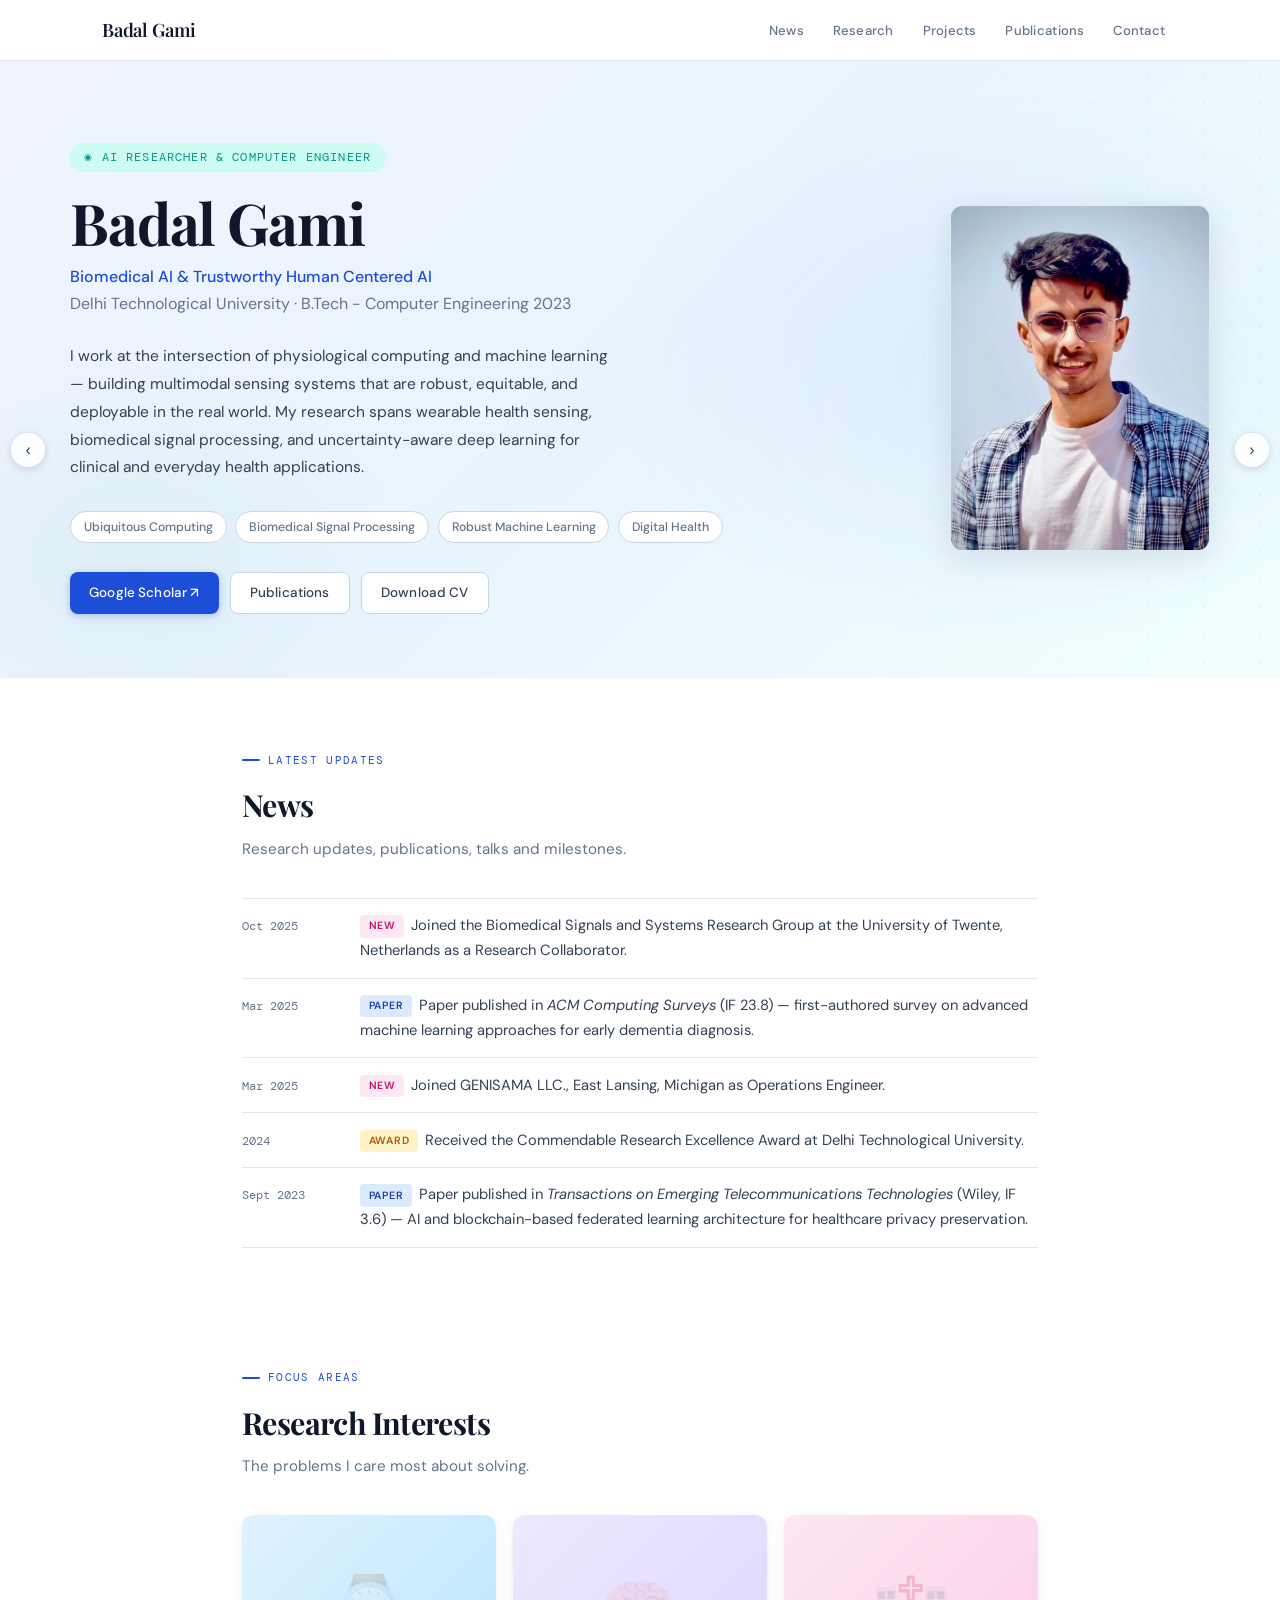
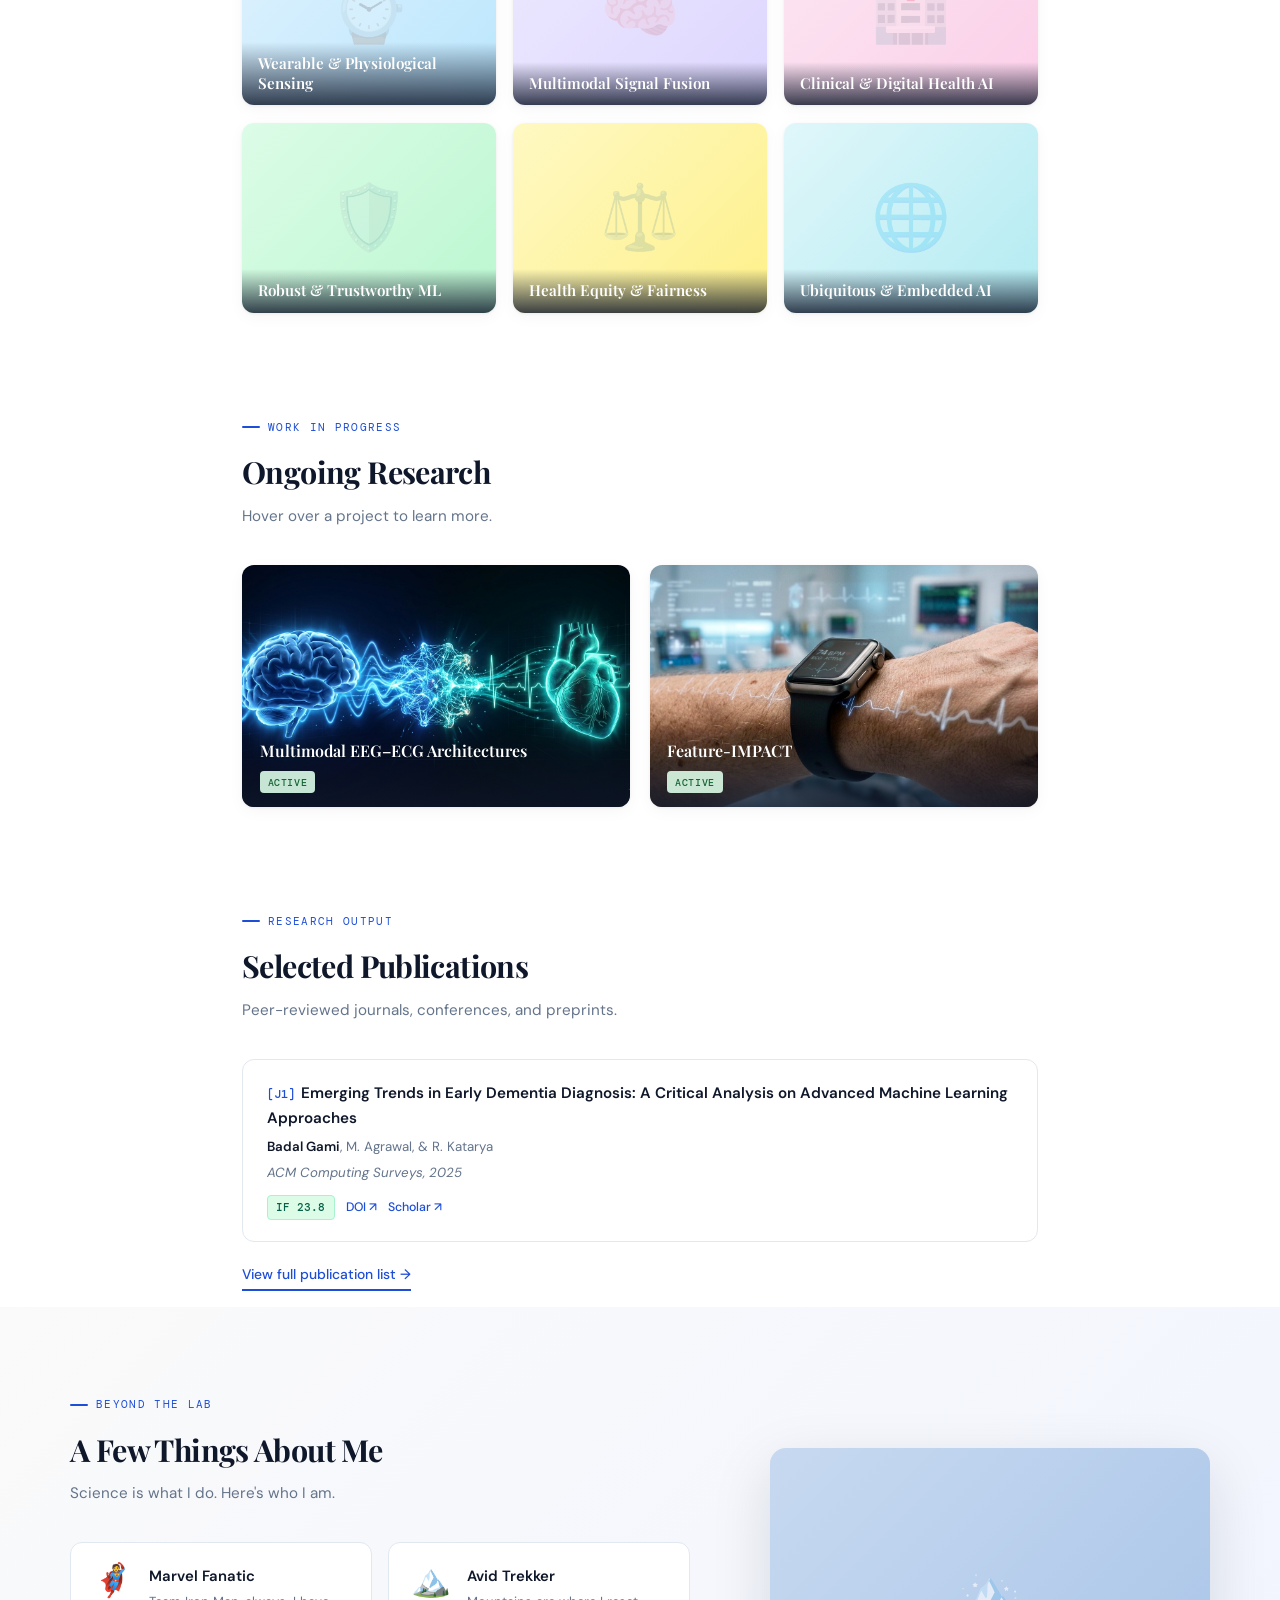
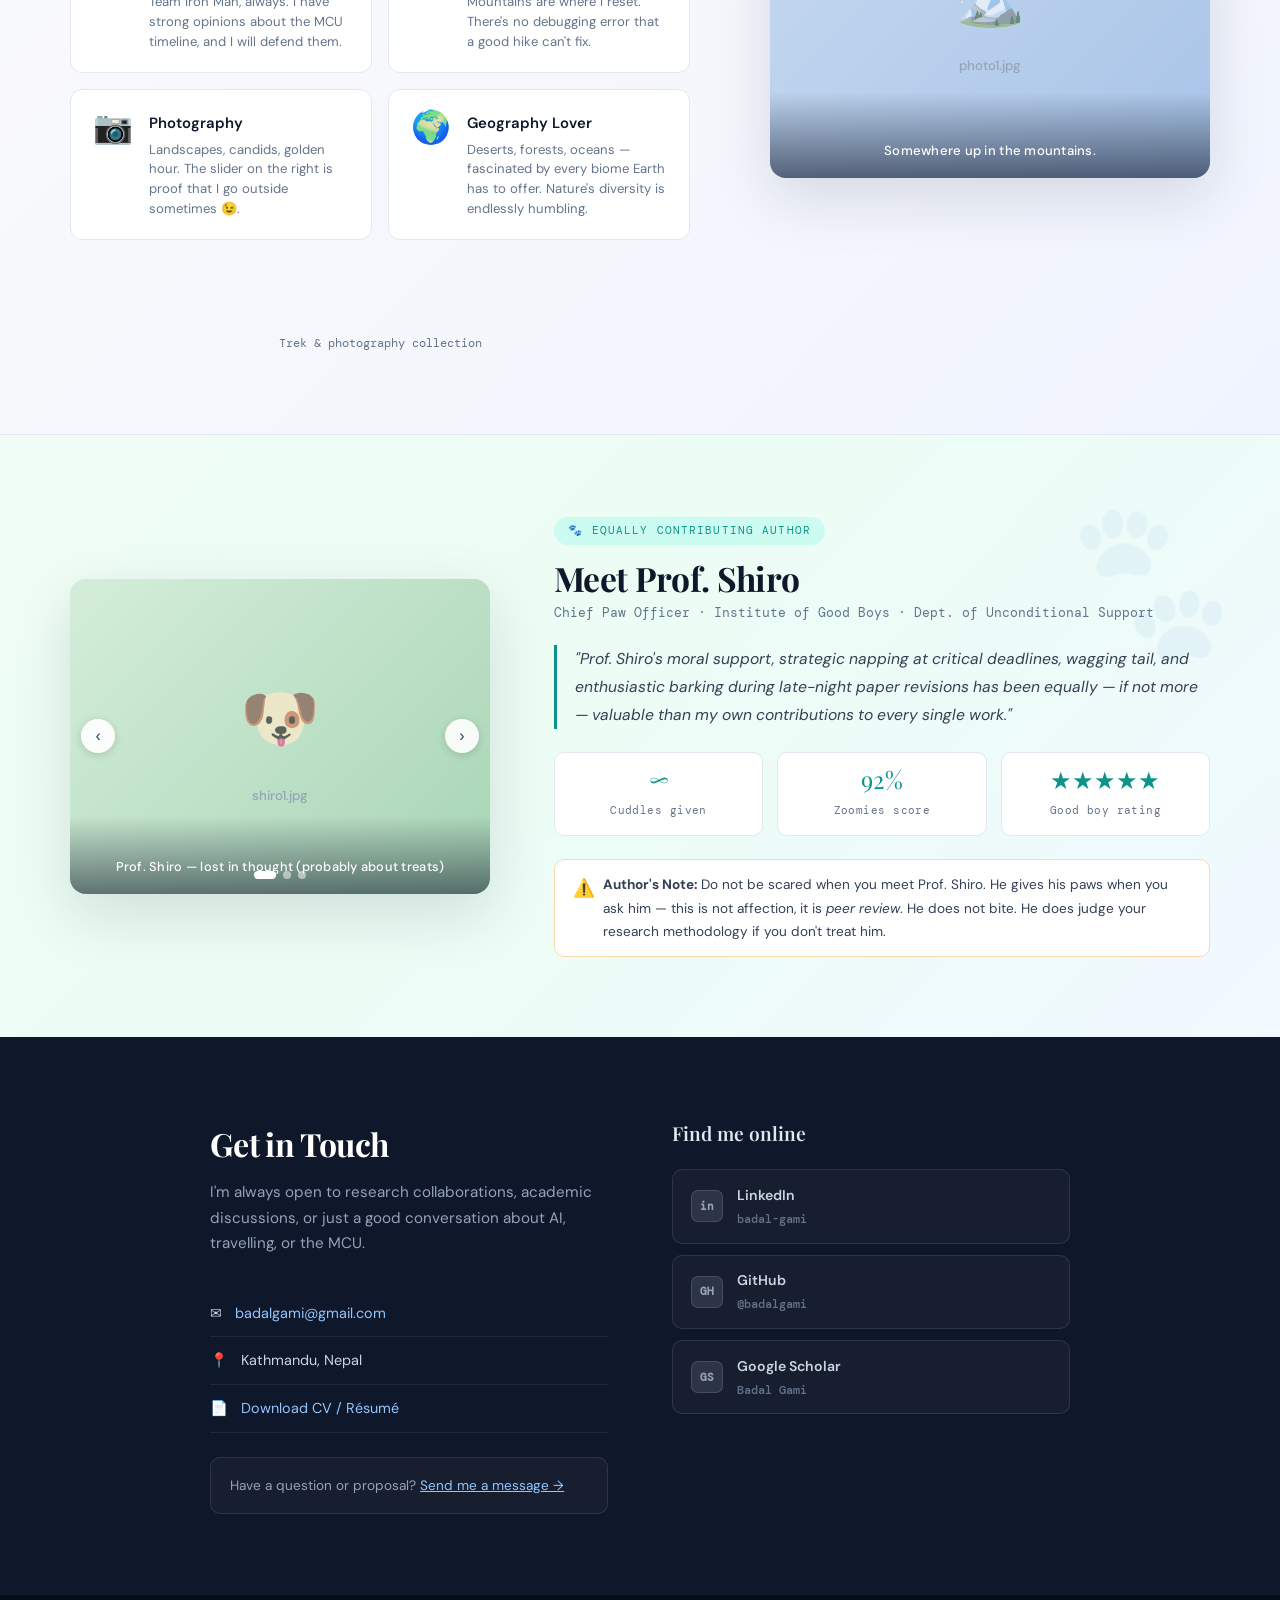
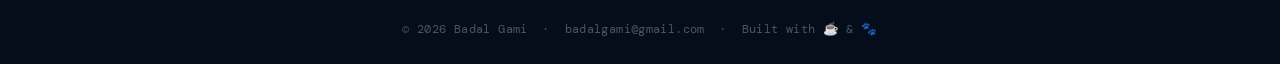
==== index.html @ 2bfe35ed "Update index.html" ====
<!DOCTYPE html>
<html lang="en">
<head>
  <meta charset="UTF-8"/>
  <meta name="viewport" content="width=device-width, initial-scale=1.0"/>
  <title>Badal Gami — AI Researcher</title>
  <link rel="preconnect" href="https://fonts.googleapis.com">
  <link href="https://fonts.googleapis.com/css2?family=Playfair+Display:ital,wght@0,400;0,600;0,700;1,400;1,600&family=DM+Sans:ital,opsz,wght@0,9..40,300;0,9..40,400;0,9..40,500;1,9..40,300;1,9..40,400&family=DM+Mono:wght@400;500&display=swap" rel="stylesheet">
  <style>
    :root {
      --bg:#ffffff; --bg2:#f7f8fc; --bg3:#eef1f8;
      --ink:#0f172a; --ink2:#334155; --ink3:#64748b;
      --accent:#1d4ed8; --accent2:#3b82f6;
      --teal:#0d9488; --teal-l:#ccfbf1;
      --border:#e2e8f0; --border2:#cbd5e1;
      --shadow:0 1px 3px rgba(15,23,42,0.06),0 4px 16px rgba(15,23,42,0.04);
      --shadow-lg:0 8px 32px rgba(15,23,42,0.10);
      --radius:12px;
    }
    *,*::before,*::after{margin:0;padding:0;box-sizing:border-box;}
    html{scroll-behavior:smooth;}
    body{background:var(--bg);color:var(--ink);font-family:'DM Sans',sans-serif;font-size:16px;line-height:1.7;-webkit-font-smoothing:antialiased;}

    /* ── NAV ── */
    header{position:sticky;top:0;z-index:200;background:rgba(255,255,255,0.88);backdrop-filter:blur(14px);-webkit-backdrop-filter:blur(14px);border-bottom:1px solid var(--border);}
    nav{max-width:1140px;margin:0 auto;display:flex;align-items:center;justify-content:space-between;padding:0 2rem;height:60px;}
    .nav-brand{font-family:'Playfair Display',serif;font-size:1.15rem;font-weight:600;color:var(--ink);text-decoration:none;letter-spacing:-0.01em;}
    .nav-links{list-style:none;display:flex;gap:0.2rem;}
    .nav-links a{color:var(--ink3);text-decoration:none;font-size:0.82rem;font-weight:500;letter-spacing:0.02em;padding:0.4rem 0.8rem;border-radius:6px;transition:all 0.18s;}
    .nav-links a:hover{color:var(--accent);background:var(--bg3);}

    /* ── HERO ── */
    .hero{background:linear-gradient(135deg,#f0f4ff 0%,#e8f4fd 50%,#f0fffe 100%);padding:5rem 2rem 4rem;position:relative;overflow:hidden;}
    .hero::before{content:'';position:absolute;inset:0;background:radial-gradient(ellipse 600px 400px at 80% 50%,rgba(29,78,216,0.07) 0%,transparent 70%),radial-gradient(ellipse 400px 300px at 10% 80%,rgba(13,148,136,0.06) 0%,transparent 70%);pointer-events:none;}
    .hero::after{content:'';position:absolute;right:0;top:0;bottom:0;width:42%;background-image:radial-gradient(circle,rgba(29,78,216,0.13) 1px,transparent 1px);background-size:28px 28px;mask-image:linear-gradient(to left,rgba(0,0,0,0.45),transparent);pointer-events:none;}
    .hero-inner{max-width:1140px;margin:0 auto;display:grid;grid-template-columns:1fr 260px;gap:4rem;align-items:center;position:relative;z-index:1;}
    .hero-eyebrow{display:inline-flex;align-items:center;gap:0.5rem;font-family:'DM Mono',monospace;font-size:0.73rem;letter-spacing:0.1em;text-transform:uppercase;color:var(--teal);background:var(--teal-l);padding:0.28rem 0.9rem;border-radius:999px;margin-bottom:1.2rem;opacity:0;animation:fadeUp 0.6s 0.1s ease forwards;}
    .hero-eyebrow::before{content:'◉';font-size:0.58rem;}
    .hero-name{font-family:'Playfair Display',serif;font-size:clamp(2.4rem,5vw,3.6rem);font-weight:700;line-height:1.1;letter-spacing:-0.02em;color:var(--ink);margin-bottom:0.5rem;opacity:0;animation:fadeUp 0.6s 0.2s ease forwards;}
    .hero-title{font-size:1rem;font-weight:400;color:var(--ink3);margin-bottom:1.6rem;opacity:0;animation:fadeUp 0.6s 0.3s ease forwards;}
    .hero-title strong{color:var(--accent);font-weight:500;}
    .hero-bio{font-size:0.97rem;color:var(--ink2);line-height:1.8;max-width:540px;margin-bottom:1.8rem;opacity:0;animation:fadeUp 0.6s 0.4s ease forwards;}
    .hero-chips{display:flex;gap:0.55rem;flex-wrap:wrap;margin-bottom:1.8rem;opacity:0;animation:fadeUp 0.6s 0.45s ease forwards;}
    .chip{font-size:0.77rem;font-weight:500;padding:0.28rem 0.8rem;border-radius:999px;border:1.5px solid var(--border2);color:var(--ink3);background:white;}
    .hero-btns{display:flex;gap:0.7rem;flex-wrap:wrap;opacity:0;animation:fadeUp 0.6s 0.55s ease forwards;}
    .btn{display:inline-flex;align-items:center;gap:0.35rem;padding:0.55rem 1.2rem;border-radius:8px;font-size:0.84rem;font-weight:500;text-decoration:none;cursor:pointer;border:none;transition:all 0.2s;letter-spacing:0.01em;}
    .btn-primary{background:var(--accent);color:white;box-shadow:0 2px 8px rgba(29,78,216,0.3);}
    .btn-primary:hover{background:#1e40af;transform:translateY(-1px);box-shadow:0 4px 16px rgba(29,78,216,0.35);}
    .btn-ghost{background:white;color:var(--ink2);border:1.5px solid var(--border2);}
    .btn-ghost:hover{border-color:var(--accent2);color:var(--accent);background:#f0f4ff;}
    .hero-photo-card{background:white;border-radius:var(--radius);box-shadow:var(--shadow-lg);border:1px solid var(--border);overflow:hidden;opacity:0;animation:fadeLeft 0.7s 0.3s ease forwards;}
    .hero-photo-wrap{width:100%;aspect-ratio:3/4;overflow:hidden;background:var(--bg3);display:flex;align-items:center;justify-content:center;}
    .hero-photo{width:100%;height:100%;object-fit:cover;display:block;}
    .hero-photo-placeholder{display:flex;flex-direction:column;align-items:center;gap:0.5rem;color:var(--ink3);font-size:0.78rem;}
    .hero-photo-placeholder .av{font-size:3.5rem;opacity:0.2;}

    /* ── SECTIONS ── */
    .section-label{display:inline-flex;align-items:center;gap:0.5rem;font-family:'DM Mono',monospace;font-size:0.7rem;letter-spacing:0.12em;text-transform:uppercase;color:var(--accent);margin-bottom:0.6rem;}
    .section-label::before{content:'';display:inline-block;width:18px;height:2px;background:var(--accent);border-radius:2px;}
    .section-title{font-family:'Playfair Display',serif;font-size:1.9rem;font-weight:700;color:var(--ink);letter-spacing:-0.02em;margin-bottom:0.35rem;}
    .section-sub{font-size:0.95rem;color:var(--ink3);margin-bottom:2.2rem;}
    .main-wrap{max-width:860px;margin:0 auto;padding:0 2rem;}

    /* ── REVEAL ── */
    .reveal{opacity:0;transform:translateY(26px);transition:opacity 0.6s ease,transform 0.6s ease;}
    .reveal.visible{opacity:1;transform:none;}
    .reveal-d1{transition-delay:0.1s;}
    .reveal-d2{transition-delay:0.2s;}
    .reveal-d3{transition-delay:0.3s;}
    .reveal-d4{transition-delay:0.4s;}

    /* ── NEWS ── */
    .news-list{display:flex;flex-direction:column;}
    .news-item{display:grid;grid-template-columns:96px 1fr;gap:1.4rem;padding:0.9rem 0;border-bottom:1px solid var(--border);align-items:baseline;}
    .news-item:first-child{border-top:1px solid var(--border);}
    .news-date{font-family:'DM Mono',monospace;font-size:0.74rem;color:var(--ink3);white-space:nowrap;padding-top:0.1rem;}
    .news-body{font-size:0.92rem;color:var(--ink2);}
    .badge{display:inline-block;font-size:0.66rem;font-weight:600;letter-spacing:0.07em;text-transform:uppercase;padding:0.14rem 0.52rem;border-radius:4px;margin-right:0.45rem;vertical-align:middle;}
    .badge-paper{background:#dbeafe;color:#1e40af;}
    .badge-talk{background:#ede9fe;color:#6d28d9;}
    .badge-award{background:#fef3c7;color:#b45309;}
    .badge-new{background:#fce7f3;color:#be185d;}
    .badge-grad{background:#dcfce7;color:#166534;}

    /* ── INTERESTS — image + hover-blur overlay ── */
    .interests-grid{display:grid;grid-template-columns:repeat(3,1fr);gap:1.1rem;}
    .interest-card{border-radius:var(--radius);overflow:hidden;position:relative;aspect-ratio:4/3;box-shadow:var(--shadow);transition:box-shadow 0.25s,transform 0.25s;cursor:default;}
    .interest-card:hover{box-shadow:var(--shadow-lg);transform:translateY(-3px);}
    .ic-img{position:absolute;inset:0;transition:filter 0.4s ease;display:flex;align-items:center;justify-content:center;overflow:hidden;}
    .ic-img img{width:100%;height:100%;object-fit:cover;display:block;}
    .ic-img-placeholder{width:100%;height:100%;display:flex;align-items:center;justify-content:center;}
    .ic-icon-bg{font-size:4rem;opacity:0.18;}
    .ic-title-bar{position:absolute;bottom:0;left:0;right:0;padding:0.75rem 1rem;background:linear-gradient(transparent,rgba(15,23,42,0.82));transition:opacity 0.35s ease;z-index:2;}
    .ic-title-bar h4{font-family:'Playfair Display',serif;font-size:0.95rem;font-weight:600;color:white;line-height:1.3;}
    .ic-overlay{position:absolute;inset:0;background:rgba(15,23,42,0.86);display:flex;flex-direction:column;justify-content:center;padding:1.2rem 1.3rem;opacity:0;transition:opacity 0.35s ease;z-index:3;}
    .ic-overlay h4{font-family:'Playfair Display',serif;font-size:0.97rem;font-weight:600;color:white;margin-bottom:0.5rem;line-height:1.3;}
    .ic-overlay p{font-size:0.8rem;color:#cbd5e1;line-height:1.6;}
    .interest-card:hover .ic-img{filter:blur(3px) brightness(0.5);}
    .interest-card:hover .ic-title-bar{opacity:0;}
    .interest-card:hover .ic-overlay{opacity:1;}

    /* ── PROJECTS — image + hover-blur overlay ── */
    .projects-grid{display:grid;grid-template-columns:1fr 1fr;gap:1.2rem;}
    .project-card{border-radius:var(--radius);overflow:hidden;position:relative;aspect-ratio:16/10;box-shadow:var(--shadow);transition:box-shadow 0.25s,transform 0.25s;cursor:pointer;}
    .project-card:hover{box-shadow:var(--shadow-lg);transform:translateY(-3px);}
    .pc-img{position:absolute;inset:0;background:var(--bg3);transition:filter 0.4s ease;display:flex;align-items:center;justify-content:center;overflow:hidden;}
    .pc-img img{width:100%;height:100%;object-fit:cover;display:block;}
    .pc-img-placeholder{width:100%;height:100%;display:flex;flex-direction:column;align-items:center;justify-content:center;gap:0.6rem;font-size:0.78rem;color:#94a3b8;}
    .pc-img-placeholder .pc-pi{font-size:3rem;opacity:0.35;}
    .pc-title-bar{position:absolute;bottom:0;left:0;right:0;padding:0.85rem 1.1rem;background:linear-gradient(transparent,rgba(15,23,42,0.80));transition:opacity 0.35s ease;z-index:2;}
    .pc-title-bar h3{font-family:'Playfair Display',serif;font-size:1rem;font-weight:600;color:white;line-height:1.3;margin-bottom:0.3rem;}
    .pc-status{font-family:'DM Mono',monospace;font-size:0.63rem;font-weight:500;letter-spacing:0.06em;text-transform:uppercase;padding:0.15rem 0.5rem;border-radius:4px;display:inline-block;}
    .status-active{background:rgba(220,252,231,0.9);color:#166534;}
    .status-collab{background:rgba(254,243,199,0.9);color:#b45309;}
    .pc-overlay{position:absolute;inset:0;background:rgba(15,23,42,0.84);display:flex;flex-direction:column;justify-content:center;padding:1.4rem 1.5rem;opacity:0;transition:opacity 0.35s ease;z-index:3;}
    .pc-overlay h3{font-family:'Playfair Display',serif;font-size:1.02rem;font-weight:600;color:white;line-height:1.3;margin-bottom:0.6rem;}
    .pc-overlay p{font-size:0.83rem;color:#cbd5e1;line-height:1.6;margin-bottom:0.7rem;}
    .project-tags{display:flex;flex-wrap:wrap;gap:0.35rem;}
    .tag{font-family:'DM Mono',monospace;font-size:0.68rem;padding:0.13rem 0.5rem;background:rgba(255,255,255,0.1);border:1px solid rgba(255,255,255,0.2);border-radius:4px;color:#cbd5e1;}
    .project-card:hover .pc-img{filter:blur(3px) brightness(0.55);}
    .project-card:hover .pc-title-bar{opacity:0;}
    .project-card:hover .pc-overlay{opacity:1;}

    /* ── PUBLICATIONS PREVIEW ── */
    .pub-preview{background:white;border:1px solid var(--border);border-radius:var(--radius);padding:1.3rem 1.5rem;margin-bottom:0.9rem;transition:box-shadow 0.2s;}
    .pub-preview:hover{box-shadow:var(--shadow-lg);}
    .pub-label{font-family:'DM Mono',monospace;font-weight:500;font-size:0.76rem;color:var(--accent);margin-right:0.4rem;}
    .pub-title-text{font-weight:600;font-size:0.95rem;color:var(--ink);margin-bottom:0.22rem;}
    .pub-authors{font-size:0.83rem;color:var(--ink3);margin-bottom:0.25rem;}
    .pub-authors strong{color:var(--ink);font-weight:600;}
    .pub-venue{font-size:0.83rem;font-style:italic;color:var(--ink3);}
    .pub-meta-row{display:flex;align-items:center;gap:0.7rem;margin-top:0.65rem;flex-wrap:wrap;}
    .if-badge{font-family:'DM Mono',monospace;font-size:0.7rem;padding:0.13rem 0.52rem;border-radius:4px;background:#dcfce7;border:1px solid #a7f3d0;color:#065f46;font-weight:500;}
    .pub-link{font-size:0.77rem;font-weight:500;color:var(--accent);text-decoration:none;}
    .pub-link:hover{text-decoration:underline;}
    .pub-all-link{display:inline-flex;align-items:center;gap:0.5rem;font-size:0.87rem;font-weight:500;color:var(--accent);text-decoration:none;margin-top:0.4rem;padding-bottom:2px;border-bottom:2px solid var(--accent);transition:gap 0.2s;}
    .pub-all-link:hover{gap:0.8rem;}

    /* ── BEYOND THE LAB ── */
    .beyond-section{padding:5rem 2rem;background:linear-gradient(135deg,#fafafa 0%,#f0f4ff 100%);}
    .beyond-inner{max-width:1140px;margin:0 auto;display:grid;grid-template-columns:1fr 440px;gap:5rem;align-items:center;}
    .funfacts-grid{display:grid;grid-template-columns:1fr 1fr;gap:1rem;margin-top:1.8rem;}
    .funfact-card{background:white;border:1px solid var(--border);border-radius:var(--radius);padding:1.3rem 1.4rem;display:flex;align-items:flex-start;gap:1rem;transition:box-shadow 0.2s,transform 0.2s;}
    .funfact-card:hover{box-shadow:var(--shadow-lg);transform:translateY(-2px);}
    .funfact-icon{font-size:2rem;line-height:1;flex-shrink:0;}
    .funfact-card h4{font-size:0.93rem;font-weight:600;color:var(--ink);margin-bottom:0.2rem;}
    .funfact-card p{font-size:0.82rem;color:var(--ink3);line-height:1.5;}

    /* ── PERSONAL PHOTO SLIDER ── */
    .personal-slider-wrap{border-radius:16px;overflow:hidden;box-shadow:0 20px 60px rgba(15,23,42,0.13);position:relative;aspect-ratio:4/3;background:#e2e8f0;}
    .personal-slides{display:flex;height:100%;transition:transform 0.55s cubic-bezier(0.4,0,0.2,1);}
    .personal-slide{min-width:100%;height:100%;display:flex;align-items:center;justify-content:center;position:relative;overflow:hidden;}
    .personal-slide img{width:100%;height:100%;object-fit:cover;display:block;}
    .personal-slide::after{content:attr(data-caption);position:absolute;bottom:0;left:0;right:0;padding:3rem 1.2rem 1rem;background:linear-gradient(transparent,rgba(15,23,42,0.6));color:white;font-size:0.82rem;font-weight:500;text-align:center;letter-spacing:0.02em;pointer-events:none;}
    .p-slide-placeholder{width:100%;height:100%;display:flex;flex-direction:column;align-items:center;justify-content:center;gap:0.7rem;color:#94a3b8;font-size:0.83rem;font-weight:500;}
    .p-slide-placeholder .pico{font-size:3.5rem;opacity:0.6;}
    .p-slider-dots{position:absolute;bottom:0.9rem;left:0;right:0;display:flex;justify-content:center;gap:0.45rem;z-index:10;}
    .p-dot{width:8px;height:8px;border-radius:999px;background:rgba(255,255,255,0.5);cursor:pointer;transition:all 0.25s;border:none;padding:0;outline:none;}
    .p-dot.active{background:white;width:22px;}
    .p-slider-btn{position:absolute;top:50%;transform:translateY(-50%);width:34px;height:34px;border-radius:50%;background:rgba(255,255,255,0.9);border:none;cursor:pointer;z-index:10;display:flex;align-items:center;justify-content:center;font-size:1rem;color:var(--ink2);box-shadow:0 2px 8px rgba(0,0,0,0.15);transition:all 0.2s;backdrop-filter:blur(4px);}
    .p-slider-btn:hover{background:white;transform:translateY(-50%) scale(1.08);}
    .p-slider-btn.prev{left:0.7rem;}
    .p-slider-btn.next{right:0.7rem;}

    /* ── SHIRO ── */
    .shiro-section{background:linear-gradient(135deg,#f0fdf4 0%,#ecfdf5 45%,#f0f9ff 100%);padding:5rem 2rem;border-top:1px solid var(--border);position:relative;overflow:hidden;cursor:none;}
    .shiro-section::before{content:'🐾';position:absolute;right:2.5rem;top:1.5rem;font-size:9rem;opacity:0.05;transform:rotate(12deg);pointer-events:none;}
    .shiro-inner{max-width:1140px;margin:0 auto;display:grid;grid-template-columns:420px 1fr;gap:4rem;align-items:center;}
    .slider-wrap{border-radius:16px;overflow:hidden;box-shadow:0 20px 60px rgba(15,23,42,0.13);position:relative;aspect-ratio:4/3;background:#e2e8f0;}
    .slides{display:flex;height:100%;transition:transform 0.55s cubic-bezier(0.4,0,0.2,1);}
    .slide{min-width:100%;height:100%;display:flex;align-items:center;justify-content:center;position:relative;overflow:hidden;}
    .slide img{width:100%;height:100%;object-fit:cover;display:block;}
    .slide::after{content:attr(data-caption);position:absolute;bottom:0;left:0;right:0;padding:2.5rem 1.2rem 1rem;background:linear-gradient(transparent,rgba(15,23,42,0.55));color:white;font-size:0.8rem;font-weight:500;text-align:center;letter-spacing:0.02em;pointer-events:none;}
    .slide-placeholder{width:100%;height:100%;display:flex;flex-direction:column;align-items:center;justify-content:center;gap:0.7rem;color:#94a3b8;font-size:0.83rem;font-weight:500;}
    .slide-placeholder .paw{font-size:4rem;opacity:0.7;}
    .slider-dots{position:absolute;bottom:0.9rem;left:0;right:0;display:flex;justify-content:center;gap:0.45rem;z-index:10;}
    .dot{width:8px;height:8px;border-radius:999px;background:rgba(255,255,255,0.5);cursor:pointer;transition:all 0.25s;border:none;padding:0;outline:none;}
    .dot.active{background:white;width:22px;}
    .slider-btn{position:absolute;top:50%;transform:translateY(-50%);width:34px;height:34px;border-radius:50%;background:rgba(255,255,255,0.9);border:none;cursor:pointer;z-index:10;display:flex;align-items:center;justify-content:center;font-size:1rem;color:var(--ink2);box-shadow:0 2px 8px rgba(0,0,0,0.15);transition:all 0.2s;backdrop-filter:blur(4px);}
    .slider-btn:hover{background:white;transform:translateY(-50%) scale(1.08);}
    .slider-btn.prev{left:0.7rem;}
    .slider-btn.next{right:0.7rem;}
    .shiro-eyebrow{display:inline-flex;align-items:center;gap:0.5rem;font-family:'DM Mono',monospace;font-size:0.7rem;letter-spacing:0.1em;text-transform:uppercase;color:var(--teal);background:var(--teal-l);padding:0.28rem 0.9rem;border-radius:999px;margin-bottom:0.9rem;}
    .shiro-name{font-family:'Playfair Display',serif;font-size:2.1rem;font-weight:700;color:var(--ink);letter-spacing:-0.02em;margin-bottom:0.25rem;line-height:1.15;}
    .shiro-role{font-size:0.82rem;color:var(--ink3);font-family:'DM Mono',monospace;margin-bottom:1.3rem;}
    .shiro-quote{font-size:0.98rem;color:var(--ink2);line-height:1.8;margin-bottom:1.4rem;font-style:italic;border-left:3px solid var(--teal);padding-left:1.1rem;}
    .shiro-stats{display:grid;grid-template-columns:repeat(3,1fr);gap:0.9rem;margin-bottom:1.4rem;}
    .shiro-stat{background:white;border:1px solid var(--border);border-radius:10px;padding:0.85rem 0.9rem;text-align:center;}
    .shiro-stat .num{display:block;font-family:'Playfair Display',serif;font-size:1.5rem;color:var(--teal);line-height:1.1;margin-bottom:0.12rem;}
    .shiro-stat .lbl{font-size:0.69rem;color:var(--ink3);font-family:'DM Mono',monospace;letter-spacing:0.04em;}
    .shiro-warning{background:white;border:1px solid #fed7aa;border-radius:10px;padding:0.85rem 1.1rem;font-size:0.85rem;color:var(--ink2);display:flex;align-items:flex-start;gap:0.55rem;}

    /* ── PAW CURSOR ── */
    #paw-cursor{pointer-events:none;position:fixed;top:0;left:0;z-index:9999;width:48px;height:48px;opacity:0;transition:opacity 0.25s ease;will-change:transform;}
    #paw-cursor.visible{opacity:1;}
    #paw-cursor svg{width:100%;height:100%;filter:drop-shadow(0 2px 6px rgba(15,23,42,0.2));animation:pawBounce 1s ease-in-out infinite;transform-origin:center;}
    #paw-cursor.moving svg{animation:pawWag 0.3s ease-in-out infinite;}
    @keyframes pawBounce{0%,100%{transform:rotate(-8deg) scale(1);}50%{transform:rotate(8deg) scale(1.1);}}
    @keyframes pawWag{0%,100%{transform:rotate(-18deg) scale(1.12);}50%{transform:rotate(18deg) scale(0.94);}}

    /* ── CONTACT ── */
    .contact-section{background:var(--ink);color:white;padding:5rem 2rem;}
    .contact-inner{max-width:860px;margin:0 auto;display:grid;grid-template-columns:1fr 1fr;gap:4rem;align-items:start;}
    .contact-left h2{font-family:'Playfair Display',serif;font-size:2rem;font-weight:700;margin-bottom:0.5rem;letter-spacing:-0.02em;}
    .contact-left p{color:#94a3b8;font-size:0.95rem;line-height:1.7;margin-bottom:2rem;}
    .contact-item{display:flex;align-items:center;gap:0.8rem;padding:0.7rem 0;border-bottom:1px solid rgba(255,255,255,0.08);font-size:0.9rem;color:#cbd5e1;}
    .contact-item:last-of-type{border-bottom:none;}
    .contact-item a{color:#93c5fd;text-decoration:none;}
    .contact-item a:hover{color:white;}
    .contact-form-note{margin-top:1.5rem;padding:1rem 1.2rem;border:1px solid rgba(255,255,255,0.1);border-radius:10px;font-size:0.85rem;color:#94a3b8;background:rgba(255,255,255,0.03);}
    .contact-form-note a{color:#93c5fd;}
    .contact-right h3{font-family:'Playfair Display',serif;font-size:1.2rem;font-weight:600;margin-bottom:1.2rem;color:#e2e8f0;}
    .social-grid{display:flex;flex-direction:column;gap:0.7rem;}
    .social-card{display:flex;align-items:center;gap:0.9rem;padding:0.85rem 1.1rem;border:1px solid rgba(255,255,255,0.1);border-radius:10px;text-decoration:none;color:#cbd5e1;font-size:0.9rem;font-weight:500;transition:all 0.2s;background:rgba(255,255,255,0.03);}
    .social-card:hover{background:rgba(255,255,255,0.08);border-color:rgba(255,255,255,0.25);color:white;transform:translateX(4px);}
    .s-logo-box{width:32px;height:32px;border-radius:7px;background:rgba(255,255,255,0.1);flex-shrink:0;display:flex;align-items:center;justify-content:center;overflow:hidden;border:1px solid rgba(255,255,255,0.12);}
    .s-logo-box img{width:100%;height:100%;object-fit:contain;display:block;}
    .s-logo-box .s-fallback{font-family:'DM Mono',monospace;font-size:0.7rem;font-weight:600;color:#94a3b8;}
    .s-card-text{display:flex;flex-direction:column;gap:0.05rem;}
    .s-card-text .s-name{font-weight:600;font-size:0.88rem;}
    .s-card-text .s-handle{font-size:0.75rem;color:#64748b;font-family:'DM Mono',monospace;}
    .social-card:hover .s-card-text .s-handle{color:#94a3b8;}

    /* ── FOOTER ── */
    footer{background:#060d1a;color:#475569;text-align:center;padding:1.5rem 2rem;font-size:0.78rem;font-family:'DM Mono',monospace;letter-spacing:0.03em;border-top:1px solid rgba(255,255,255,0.05);}
    footer a{color:#475569;text-decoration:none;}
    footer a:hover{color:#94a3b8;}

    /* ── KEYFRAMES ── */
    @keyframes fadeUp{from{opacity:0;transform:translateY(20px);}to{opacity:1;transform:none;}}
    @keyframes fadeLeft{from{opacity:0;transform:translateX(30px);}to{opacity:1;transform:none;}}

    /* ── RESPONSIVE ── */
    @media(max-width:960px){.hero-inner{grid-template-columns:1fr;}.hero-photo-card{max-width:260px;}.beyond-inner{grid-template-columns:1fr;}.personal-slider-wrap{max-width:420px;margin:0 auto;}.shiro-inner{grid-template-columns:1fr;}.slider-wrap{max-width:400px;margin:0 auto;}.contact-inner{grid-template-columns:1fr;}}
    @media(max-width:640px){.interests-grid{grid-template-columns:1fr 1fr;}.projects-grid{grid-template-columns:1fr;}.funfacts-grid{grid-template-columns:1fr;}.hero-name{font-size:2.1rem;}nav .nav-links{display:none;}}
    @media(max-width:420px){.interests-grid{grid-template-columns:1fr;}}
  </style>
</head>
<body>

<div id="paw-cursor" aria-hidden="true">
  <svg viewBox="0 0 64 64" xmlns="http://www.w3.org/2000/svg">
    <ellipse cx="32" cy="44" rx="14" ry="11" fill="#5d4037"/>
    <ellipse cx="16" cy="30" rx="6.5" ry="7.5" fill="#5d4037"/>
    <ellipse cx="26" cy="23" rx="6" ry="7" fill="#5d4037"/>
    <ellipse cx="38" cy="23" rx="6" ry="7" fill="#5d4037"/>
    <ellipse cx="48" cy="30" rx="6.5" ry="7.5" fill="#5d4037"/>
    <ellipse cx="32" cy="45" rx="9" ry="7" fill="#8d6e63" opacity="0.55"/>
    <ellipse cx="16" cy="31" rx="3.5" ry="4" fill="#8d6e63" opacity="0.55"/>
    <ellipse cx="26" cy="24" rx="3.5" ry="4" fill="#8d6e63" opacity="0.55"/>
    <ellipse cx="38" cy="24" rx="3.5" ry="4" fill="#8d6e63" opacity="0.55"/>
    <ellipse cx="48" cy="31" rx="3.5" ry="4" fill="#8d6e63" opacity="0.55"/>
  </svg>
</div>

<header>
  <nav>
    <a class="nav-brand" href="index.html">Badal Gami</a>
    <ul class="nav-links">
      <li><a href="#news">News</a></li>
      <li><a href="#interests">Research</a></li>
      <li><a href="#projects">Projects</a></li>
      <li><a href="publications.html">Publications</a></li>
      <li><a href="#contact">Contact</a></li>
    </ul>
  </nav>
</header>

<section class="hero">
  <div class="hero-inner">
    <div>
      <div class="hero-eyebrow">AI Researcher &amp; Computer Engineer</div>
      <h1 class="hero-name">Badal Gami</h1>
      <p class="hero-title">
        <strong>Biomedical AI &amp; Trustworthy Human Centered AI</strong><br>
        Delhi Technological University · B.Tech - Computer Engineering 2023
      </p>
      <p class="hero-bio">
        I work at the intersection of physiological computing and machine learning —
        building multimodal sensing systems that are robust, equitable, and deployable in the real world.
        My research spans wearable health sensing, biomedical signal processing, and uncertainty-aware deep learning
        for clinical and everyday health applications.
      </p>
      <div class="hero-chips">
        <span class="chip">Ubiquitous Computing</span>
        <span class="chip">Biomedical Signal Processing</span>
        <span class="chip">Robust Machine Learning</span>
        <span class="chip">Digital Health</span>
      </div>
      <div class="hero-btns">
        <a href="https://scholar.google.com/citations?user=Z1w0e6YAAAAJ&hl=en" class="btn btn-primary" target="_blank">Google Scholar ↗</a>
        <a href="publications.html" class="btn btn-ghost">Publications</a>
        <a href="https://drive.google.com/file/d/1qesXjllSnqQTN8uj9-3IKPe68mB90Wyq/view?usp=sharing" class="btn btn-ghost" target="_blank">Download CV</a>
      </div>
    </div>
<div class="hero-photo-card">
  <div class="hero-photo-wrap">
    <img src="images/gami1.png" class="hero-photo" alt="Badal Gami">
  </div>
</div>
</section>

<div class="main-wrap">

  <section style="padding:4rem 0;" id="news">
    <div class="section-label reveal">Latest Updates</div>
    <h2 class="section-title reveal reveal-d1">News</h2>
    <p class="section-sub reveal reveal-d2">Research updates, publications, talks and milestones.</p>
    <div class="news-list reveal reveal-d2">
      <div class="news-item">
        <span class="news-date">Oct 2025</span>
        <span class="news-body"><span class="badge badge-new">New</span>Joined the Biomedical Signals and Systems Research Group at the University of Twente, Netherlands as a Research Collaborator.</span>
      </div>
      <div class="news-item">
        <span class="news-date">Mar 2025</span>
        <span class="news-body"><span class="badge badge-paper">Paper</span>Paper published in <em>ACM Computing Surveys</em> (IF 23.8) — first-authored survey on advanced machine learning approaches for early dementia diagnosis.</span>
      </div>
      <div class="news-item">
        <span class="news-date">Mar 2025</span>
        <span class="news-body"><span class="badge badge-new">New</span>Joined GENISAMA LLC., East Lansing, Michigan as Operations Engineer.</span>
      </div>
      <div class="news-item">
        <span class="news-date">2024</span>
        <span class="news-body"><span class="badge badge-award">Award</span>Received the Commendable Research Excellence Award at Delhi Technological University.</span>
      </div>
      <div class="news-item">
        <span class="news-date">Sept 2023</span>
        <span class="news-body"><span class="badge badge-paper">Paper</span>Paper published in <em>Transactions on Emerging Telecommunications Technologies</em> (Wiley, IF 3.6) — AI and blockchain-based federated learning architecture for healthcare privacy preservation.</span>
      </div>
    </div>
  </section>

  <section id="interests" style="padding:3rem 0;">
    <div class="section-label reveal">Focus Areas</div>
    <h2 class="section-title reveal reveal-d1">Research Interests</h2>
    <p class="section-sub reveal reveal-d2">The problems I care most about solving.</p>
    <div class="interests-grid">

      <div class="interest-card reveal reveal-d1">
        <div class="ic-img">
          <!-- Replace with: <img src="images/int1.jpg" alt="Wearable Sensing"> -->
          <div class="ic-img-placeholder" style="background:linear-gradient(135deg,#e0f2fe,#bae6fd);"><span class="ic-icon-bg">⌚</span></div>
        </div>
        <div class="ic-title-bar"><h4>Wearable &amp; Physiological Sensing</h4></div>
        <div class="ic-overlay">
          <h4>Wearable &amp; Physiological Sensing</h4>
          <p>Collecting, processing, and modeling physiological signals from wearable devices for real-world health monitoring.</p>
        </div>
      </div>

      <div class="interest-card reveal reveal-d2">
        <div class="ic-img">
          <!-- Replace with: <img src="images/int2.jpg" alt="Multimodal Fusion"> -->
          <div class="ic-img-placeholder" style="background:linear-gradient(135deg,#ede9fe,#ddd6fe);"><span class="ic-icon-bg">🧠</span></div>
        </div>
        <div class="ic-title-bar"><h4>Multimodal Signal Fusion</h4></div>
        <div class="ic-overlay">
          <h4>Multimodal Signal Fusion</h4>
          <p>Shared-latent architectures that jointly model EEG, ECG, and other physiological modalities to capture cross-modal dependencies.</p>
        </div>
      </div>

      <div class="interest-card reveal reveal-d3">
        <div class="ic-img">
          <!-- Replace with: <img src="images/int3.jpg" alt="Digital Health AI"> -->
          <div class="ic-img-placeholder" style="background:linear-gradient(135deg,#fce7f3,#fbcfe8);"><span class="ic-icon-bg">🏥</span></div>
        </div>
        <div class="ic-title-bar"><h4>Clinical &amp; Digital Health AI</h4></div>
        <div class="ic-overlay">
          <h4>Clinical &amp; Digital Health AI</h4>
          <p>Machine learning systems for early disease detection, remote patient monitoring, and clinical decision support.</p>
        </div>
      </div>

      <div class="interest-card reveal reveal-d1">
        <div class="ic-img">
          <!-- Replace with: <img src="images/int4.jpg" alt="Trustworthy ML"> -->
          <div class="ic-img-placeholder" style="background:linear-gradient(135deg,#dcfce7,#bbf7d0);"><span class="ic-icon-bg">🛡️</span></div>
        </div>
        <div class="ic-title-bar"><h4>Robust &amp; Trustworthy ML</h4></div>
        <div class="ic-overlay">
          <h4>Robust &amp; Trustworthy ML</h4>
          <p>Building models that generalize under distribution shifts, missing modalities, and population-level heterogeneity beyond controlled benchmarks.</p>
        </div>
      </div>

      <div class="interest-card reveal reveal-d2">
        <div class="ic-img">
          <!-- Replace with: <img src="images/int5.jpg" alt="Health Equity"> -->
          <div class="ic-img-placeholder" style="background:linear-gradient(135deg,#fef9c3,#fef08a);"><span class="ic-icon-bg">⚖️</span></div>
        </div>
        <div class="ic-title-bar"><h4>Health Equity &amp; Fairness</h4></div>
        <div class="ic-overlay">
          <h4>Health Equity &amp; Fairness</h4>
          <p>Ensuring physiological sensing systems perform reliably and equitably across demographically diverse and underrepresented populations.</p>
        </div>
      </div>

      <div class="interest-card reveal reveal-d3">
        <div class="ic-img">
          <!-- Replace with: <img src="images/int6.jpg" alt="Embedded AI"> -->
          <div class="ic-img-placeholder" style="background:linear-gradient(135deg,#e0f7fa,#b2ebf2);"><span class="ic-icon-bg">🌐</span></div>
        </div>
        <div class="ic-title-bar"><h4>Ubiquitous &amp; Embedded AI</h4></div>
        <div class="ic-overlay">
          <h4>Ubiquitous &amp; Embedded AI</h4>
          <p>Designing intelligent sensing pipelines that operate in naturalistic, resource-constrained, real-world environments.</p>
        </div>
      </div>

    </div>
  </section>

  <section id="projects" style="padding:3rem 0;">
    <div class="section-label reveal">Work in Progress</div>
    <h2 class="section-title reveal reveal-d1">Ongoing Research</h2>
    <p class="section-sub reveal reveal-d2">Hover over a project to learn more.</p>
    <div class="projects-grid">

      <div class="project-card reveal reveal-d1">
        <div class="pc-img">
          <img src="images/proj1.png" alt="EEG-ECG">
        </div>
        <div class="pc-title-bar">
          <h3>Multimodal EEG–ECG Architectures</h3>
          <span class="pc-status status-active">Active</span>
        </div>
        <div class="pc-overlay">
          <h3>Multimodal EEG–ECG Architectures</h3>
          <p>Developing shared-latent representations for joint EEG–ECG modeling at the University of Twente. Focus on cross-modal physiological signal fusion for emotion and health state recognition.</p>
          <div class="project-tags">
            <span class="tag">EEG</span>
            <span class="tag">ECG</span>
            <span class="tag">Multimodal Fusion</span>
            <span class="tag">PyTorch</span>
          </div>
        </div>
      </div>

      <div class="project-card reveal reveal-d2">
        <div class="pc-img">
          <img src="images/proj2.png" alt="Feature-IMPACT">
        </div>
        <div class="pc-title-bar">
          <h3>Feature-IMPACT</h3>
          <span class="pc-status status-active">Active</span>
        </div>
        <div class="pc-overlay">
          <h3>Feature-IMPACT</h3>
          <p>Feature Imputation Modality Prioritization and Consistency Tracking for depression prediction in longitudinal passive sensing. Analyzing how imputation strategies shift feature-level attribution across sensor modalities.</p>
          <div class="project-tags">
            <span class="tag">Passive Sensing</span>
            <span class="tag">Imputation</span>
            <span class="tag">SHAP</span>
            <span class="tag">GLOBEM</span>
          </div>
        </div>
      </div>

    </div>
  </section>

  <section style="padding:3rem 0 1rem;">
    <div class="section-label reveal">Research Output</div>
    <h2 class="section-title reveal reveal-d1">Selected Publications</h2>
    <p class="section-sub reveal reveal-d2">Peer-reviewed journals, conferences, and preprints.</p>
    <div class="pub-preview reveal reveal-d2">
      <div class="pub-title-text"><span class="pub-label">[J1]</span>Emerging Trends in Early Dementia Diagnosis: A Critical Analysis on Advanced Machine Learning Approaches</div>
      <div class="pub-authors"><strong>Badal Gami</strong>, M. Agrawal, &amp; R. Katarya</div>
      <div class="pub-venue">ACM Computing Surveys, 2025</div>
      <div class="pub-meta-row">
        <span class="if-badge">IF 23.8</span>
        <a href="https://doi.org/10.1145/3764578" class="pub-link" target="_blank">DOI ↗</a>
        <a href="https://scholar.google.com/citations?user=Z1w0e6YAAAAJ&hl=en" class="pub-link" target="_blank">Scholar ↗</a>
      </div>
    </div>
    <a href="publications.html" class="pub-all-link reveal reveal-d3">View full publication list →</a>
  </section>

</div>

<section class="beyond-section">
  <div class="beyond-inner">
    <div>
      <div class="section-label reveal">Beyond the Lab</div>
      <h2 class="section-title reveal reveal-d1">A Few Things About Me</h2>
      <p class="section-sub reveal reveal-d2">Science is what I do. Here's who I am.</p>
      <div class="funfacts-grid">
        <div class="funfact-card reveal reveal-d1">
          <span class="funfact-icon">🦸</span>
          <div>
            <h4>Marvel Fanatic</h4>
            <p>Team Iron Man, always. I have strong opinions about the MCU timeline, and I will defend them.</p>
          </div>
        </div>
        <div class="funfact-card reveal reveal-d2">
          <span class="funfact-icon">🏔️</span>
          <div>
            <h4>Avid Trekker</h4>
            <p>Mountains are where I reset. There's no debugging error that a good hike can't fix.</p>
          </div>
        </div>
        <div class="funfact-card reveal reveal-d1">
          <span class="funfact-icon">📷</span>
          <div>
            <h4>Photography</h4>
            <p>Landscapes, candids, golden hour. The slider on the right is proof that I go outside sometimes 😉.</p>
          </div>
        </div>
        <div class="funfact-card reveal reveal-d2">
          <span class="funfact-icon">🌍</span>
          <div>
            <h4>Geography Lover</h4>
            <p>Deserts, forests, oceans — fascinated by every biome Earth has to offer. Nature's diversity is endlessly humbling.</p>
          </div>
        </div>
      </div>
    </div>
    <div class="reveal reveal-d2">
      <div class="personal-slider-wrap">
        <div class="personal-slides" id="personalSlides">
          <div class="personal-slide" style="background:linear-gradient(135deg,#c7d9f0,#a8c4e8);" data-caption="Somewhere up in the mountains.">
            <div class="p-slide-placeholder"><span class="pico">🏔️</span><span>photo1.jpg</span></div>
          </div>
          <div class="personal-slide" style="background:linear-gradient(135deg,#f0dcc7,#e8c8a8);" data-caption="Golden hour somewhere.>
            <div class="p-slide-placeholder"><span class="pico">📷</span><span>photo2.jpg</span></div>
          </div>
          <div class="personal-slide" style="background:linear-gradient(135deg,#d0e8d0,#b0d8b0);" data-caption="Trail days are the best days.">
            <div class="p-slide-placeholder"><span class="pico">🌿</span><span>photo3.jpg</span></div>
          </div>
          <div class="personal-slide" style="background:linear-gradient(135deg,#e8d0f0,#d0b8e8);" data-caption=" When the view makes the climb worth it.">
            <div class="p-slide-placeholder"><span class="pico">✨</span><span>photo4.jpg</span></div>
          </div>
        </div>
        <button class="p-slider-btn prev" onclick="personalSlide(-1)" aria-label="Previous">&#8249;</button>
        <button class="p-slider-btn next" onclick="personalSlide(1)" aria-label="Next">&#8250;</button>
        <div class="p-slider-dots">
          <button class="p-dot active" onclick="personalGoTo(0)"></button>
          <button class="p-dot" onclick="personalGoTo(1)"></button>
          <button class="p-dot" onclick="personalGoTo(2)"></button>
          <button class="p-dot" onclick="personalGoTo(3)"></button>
        </div>
      </div>
      <p style="text-align:center;font-size:0.78rem;color:var(--ink3);margin-top:0.8rem;font-family:'DM Mono',monospace;">Trek &amp; photography collection</p>
    </div>
  </div>
</section>

<section class="shiro-section">
  <div class="shiro-inner">
    <div class="reveal">
      <div class="slider-wrap">
        <div class="slides" id="shiroSlides">
          <div class="slide" style="background:linear-gradient(135deg,#d4edda,#a8d5b5);" data-caption="Prof. Shiro — lost in thought (probably about treats)">
            <div class="slide-placeholder"><span class="paw">🐶</span><span>shiro1.jpg</span></div>
          </div>
          <div class="slide" style="background:linear-gradient(135deg,#dde8f5,#b8cfe8);" data-caption="Prof. Shiro — peer reviewing a paper (chewing it, actually)">
            <div class="slide-placeholder"><span class="paw">🐾</span><span>shiro2.jpg</span></div>
          </div>
          <div class="slide" style="background:linear-gradient(135deg,#f5e8dd,#e8d0c0);" data-caption="Prof. Shiro — napping through a deadline. As usual.">
            <div class="slide-placeholder"><span class="paw">😴</span><span>shiro3.jpg</span></div>
          </div>
        </div>
        <button class="slider-btn prev" onclick="shiroSlide(-1)" aria-label="Previous">&#8249;</button>
        <button class="slider-btn next" onclick="shiroSlide(1)" aria-label="Next">&#8250;</button>
        <div class="slider-dots">
          <button class="dot active" onclick="shiroGoTo(0)"></button>
          <button class="dot" onclick="shiroGoTo(1)"></button>
          <button class="dot" onclick="shiroGoTo(2)"></button>
        </div>
      </div>
    </div>
    <div class="reveal reveal-d2">
      <div class="shiro-eyebrow">🐾 Equally Contributing Author</div>
      <h2 class="shiro-name">Meet Prof. Shiro</h2>
      <p class="shiro-role">Chief Paw Officer · Institute of Good Boys · Dept. of Unconditional Support</p>
      <blockquote class="shiro-quote">
        "Prof. Shiro's moral support, strategic napping at critical deadlines, wagging tail, and enthusiastic
        barking during late-night paper revisions has been equally — if not more — valuable
        than my own contributions to every single work."
      </blockquote>
      <div class="shiro-stats">
        <div class="shiro-stat"><span class="num">&#8734;</span><span class="lbl">Cuddles given</span></div>
        <div class="shiro-stat"><span class="num">92%</span><span class="lbl">Zoomies score</span></div>
        <div class="shiro-stat"><span class="num">&#9733;&#9733;&#9733;&#9733;&#9733;</span><span class="lbl">Good boy rating</span></div>
      </div>
      <div class="shiro-warning">
        <span style="font-size:1.1rem;margin-top:0.05rem;">&#9888;&#65039;</span>
        <span>
          <strong>Author's Note:</strong> Do not be scared when you meet Prof. Shiro.
          He gives his paws when you ask him — this is not affection, it is
          <em>peer review</em>. He does not bite. He does judge your research methodology if you don't treat him.
        </span>
      </div>
    </div>
  </div>
</section>

<section class="contact-section" id="contact">
  <div class="contact-inner">
    <div class="contact-left reveal">
      <h2>Get in Touch</h2>
      <p>I'm always open to research collaborations, academic discussions, or just a good conversation about AI, travelling, or the MCU.</p>
      <div class="contact-item"><span>&#9993;</span><a href="mailto:badalgami@gmail.com">badalgami@gmail.com</a></div>
      <div class="contact-item"><span>&#128205;</span><span>Kathmandu, Nepal</span></div>
      <div class="contact-item"><span>&#128196;</span><a href="https://drive.google.com/file/d/1oI-Fkd6f-qbOLGEQxFqPk5s8AjFbBOvp/view?usp=sharing" target="_blank">Download CV / Résumé</a></div>
      <div class="contact-form-note">
        Have a question or proposal?
        <a href="https://docs.google.com/forms/d/e/1FAIpQLSfEkDg8YwHVi7hvwYWXM0W7TSoS10Ng62Zopmxc4i7UVznHWw/viewform" target="_blank">Send me a message &#8594;</a>
      </div>
    </div>
    <div class="contact-right reveal reveal-d2">
      <h3>Find me online</h3>
      <div class="social-grid">
        <a href="https://www.linkedin.com/in/badal-gami-0523641ba/" class="social-card" target="_blank">
          <div class="s-logo-box">
            <img src="images/linkedin-logo.png" alt="" onerror="this.style.display='none';this.parentElement.querySelector('.s-fallback').style.display='block'">
            <span class="s-fallback" style="display:none">in</span>
          </div>
          <div class="s-card-text"><span class="s-name">LinkedIn</span><span class="s-handle">badal-gami</span></div>
        </a>
        <a href="https://github.com/badalgami" class="social-card" target="_blank">
          <div class="s-logo-box">
            <img src="images/github-logo.png" alt="" onerror="this.style.display='none';this.parentElement.querySelector('.s-fallback').style.display='block'">
            <span class="s-fallback" style="display:none">GH</span>
          </div>
          <div class="s-card-text"><span class="s-name">GitHub</span><span class="s-handle">@badalgami</span></div>
        </a>
        <a href="https://scholar.google.com/citations?user=Z1w0e6YAAAAJ&hl=en" class="social-card" target="_blank">
          <div class="s-logo-box">
            <img src="images/scholar-logo.png" alt="" onerror="this.style.display='none';this.parentElement.querySelector('.s-fallback').style.display='block'">
            <span class="s-fallback" style="display:none">GS</span>
          </div>
          <div class="s-card-text"><span class="s-name">Google Scholar</span><span class="s-handle">Badal Gami</span></div>
        </a>
      </div>
    </div>
  </div>
</section>

<footer>
  <p>&#169; <span id="yr"></span> Badal Gami &nbsp;&middot;&nbsp;
    <a href="mailto:badalgami@gmail.com">badalgami@gmail.com</a> &nbsp;&middot;&nbsp;
    Built with &#9749; &amp; &#128062;
  </p>
</footer>

<script>
  document.getElementById('yr').textContent = new Date().getFullYear();

  var obs = new IntersectionObserver(function(entries) {
    entries.forEach(function(e) { if (e.isIntersecting) { e.target.classList.add('visible'); obs.unobserve(e.target); } });
  }, { threshold: 0.1 });
  document.querySelectorAll('.reveal').forEach(function(el) { obs.observe(el); });

  var shiroIdx = 0;
  function shiroGoTo(n) {
    shiroIdx = n;
    document.getElementById('shiroSlides').style.transform = 'translateX(-' + (n * 100) + '%)';
    document.querySelectorAll('.dot').forEach(function(d, i) { d.classList.toggle('active', i === n); });
  }
  function shiroSlide(dir) { shiroGoTo((shiroIdx + dir + 3) % 3); }
  setInterval(function() { shiroSlide(1); }, 4500);

  var pIdx = 0;
  function personalGoTo(n) {
    pIdx = n;
    document.getElementById('personalSlides').style.transform = 'translateX(-' + (n * 100) + '%)';
    document.querySelectorAll('.p-dot').forEach(function(d, i) { d.classList.toggle('active', i === n); });
  }
  function personalSlide(dir) { personalGoTo((pIdx + dir + 4) % 4); }
  setInterval(function() { personalSlide(1); }, 5000);

  var pawEl = document.getElementById('paw-cursor');
  var shiroSec = document.querySelector('.shiro-section');
  var moveTimer = null;
  document.addEventListener('mousemove', function(e) {
    pawEl.style.transform = 'translate(' + (e.clientX - 24) + 'px, ' + (e.clientY - 24) + 'px)';
    var r = shiroSec.getBoundingClientRect();
    var inside = e.clientX >= r.left && e.clientX <= r.right && e.clientY >= r.top && e.clientY <= r.bottom;
    pawEl.classList.toggle('visible', inside);
    if (inside) {
      pawEl.classList.add('moving');
      clearTimeout(moveTimer);
      moveTimer = setTimeout(function() { pawEl.classList.remove('moving'); }, 220);
    }
  });
</script>
</body>
</html>
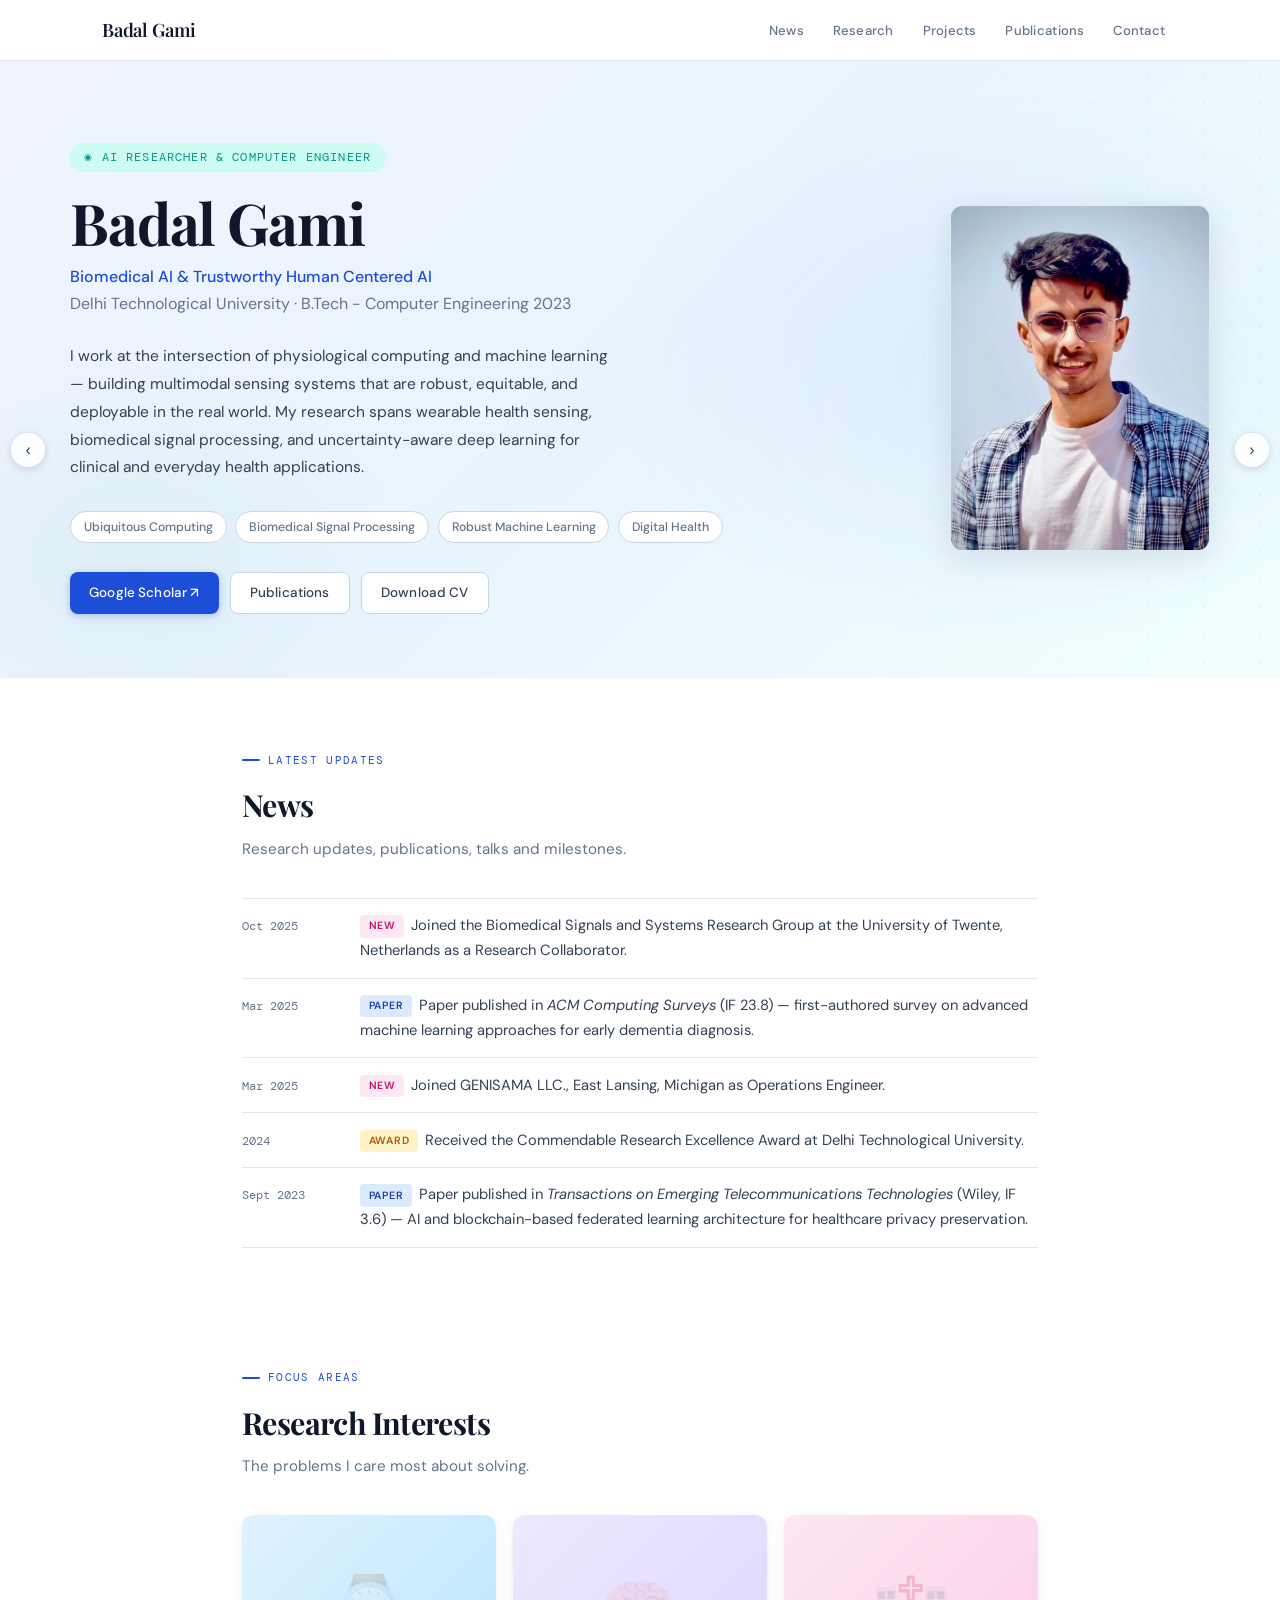
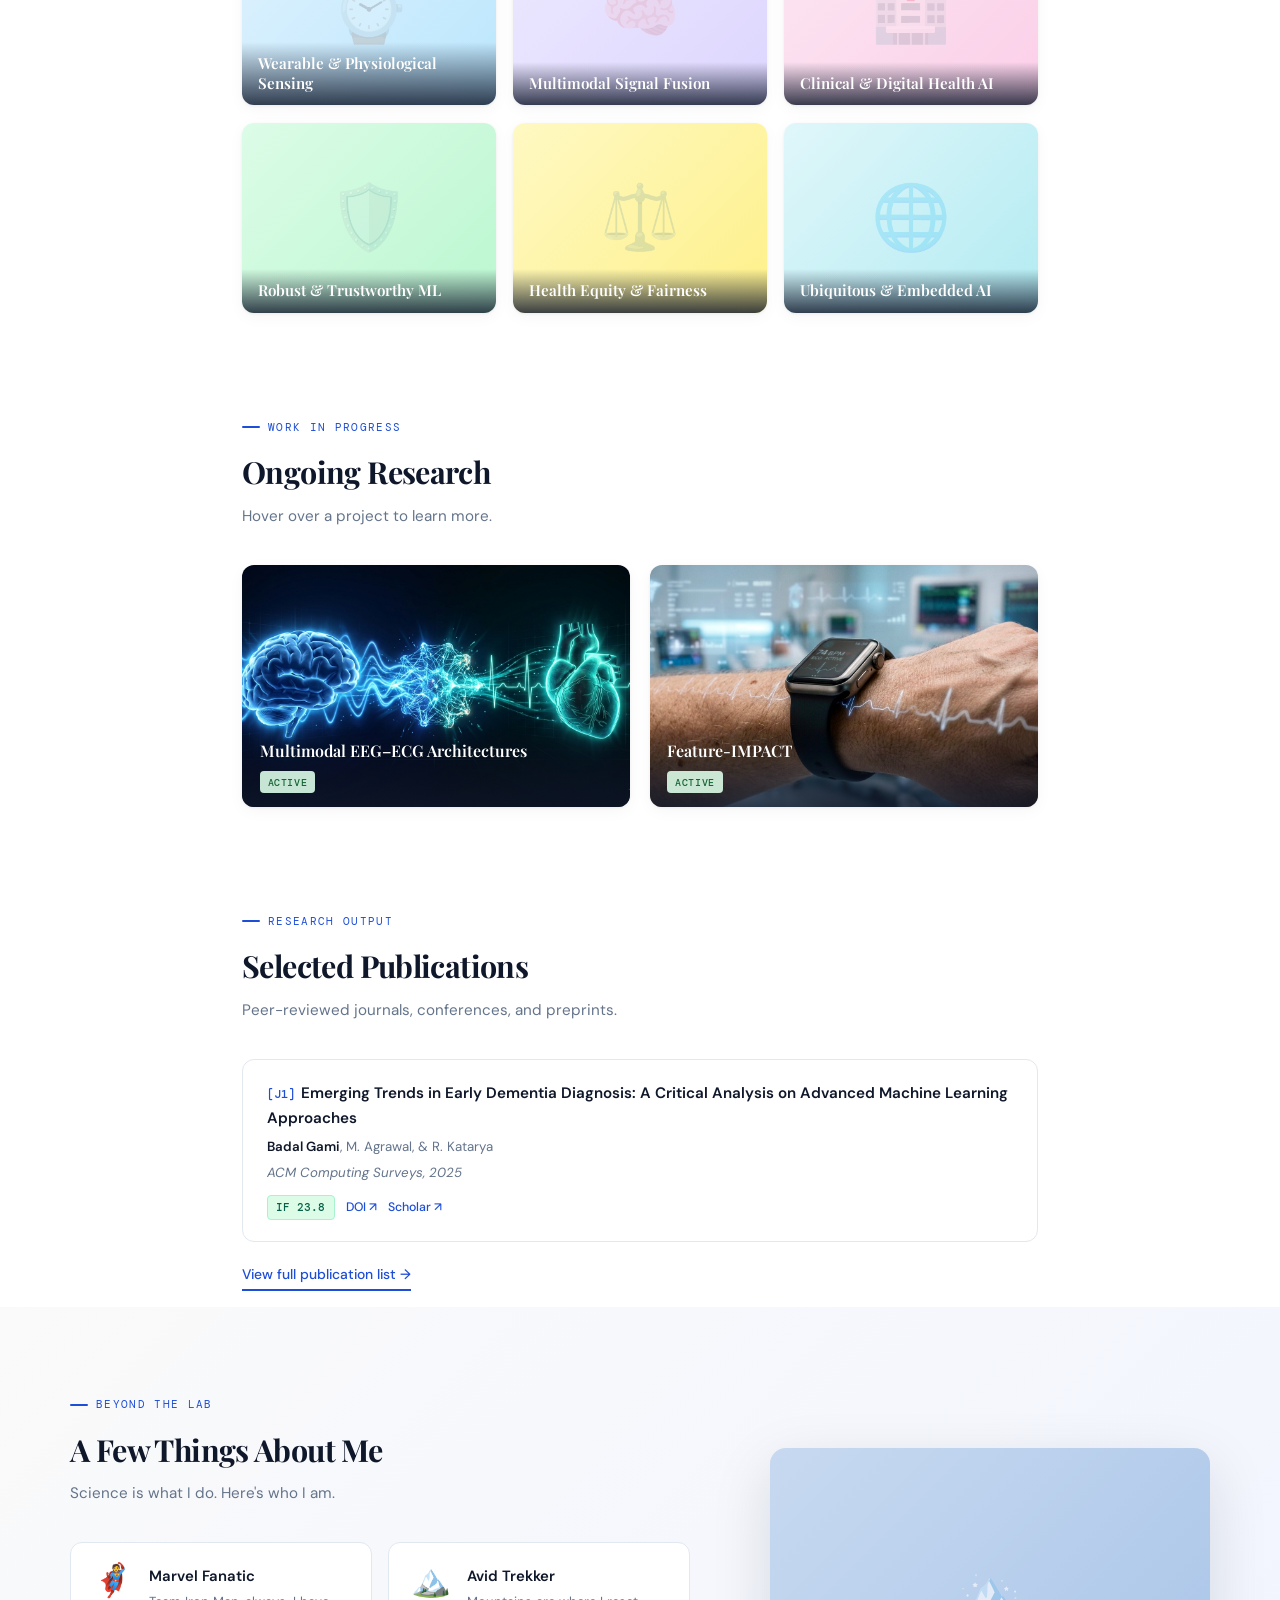
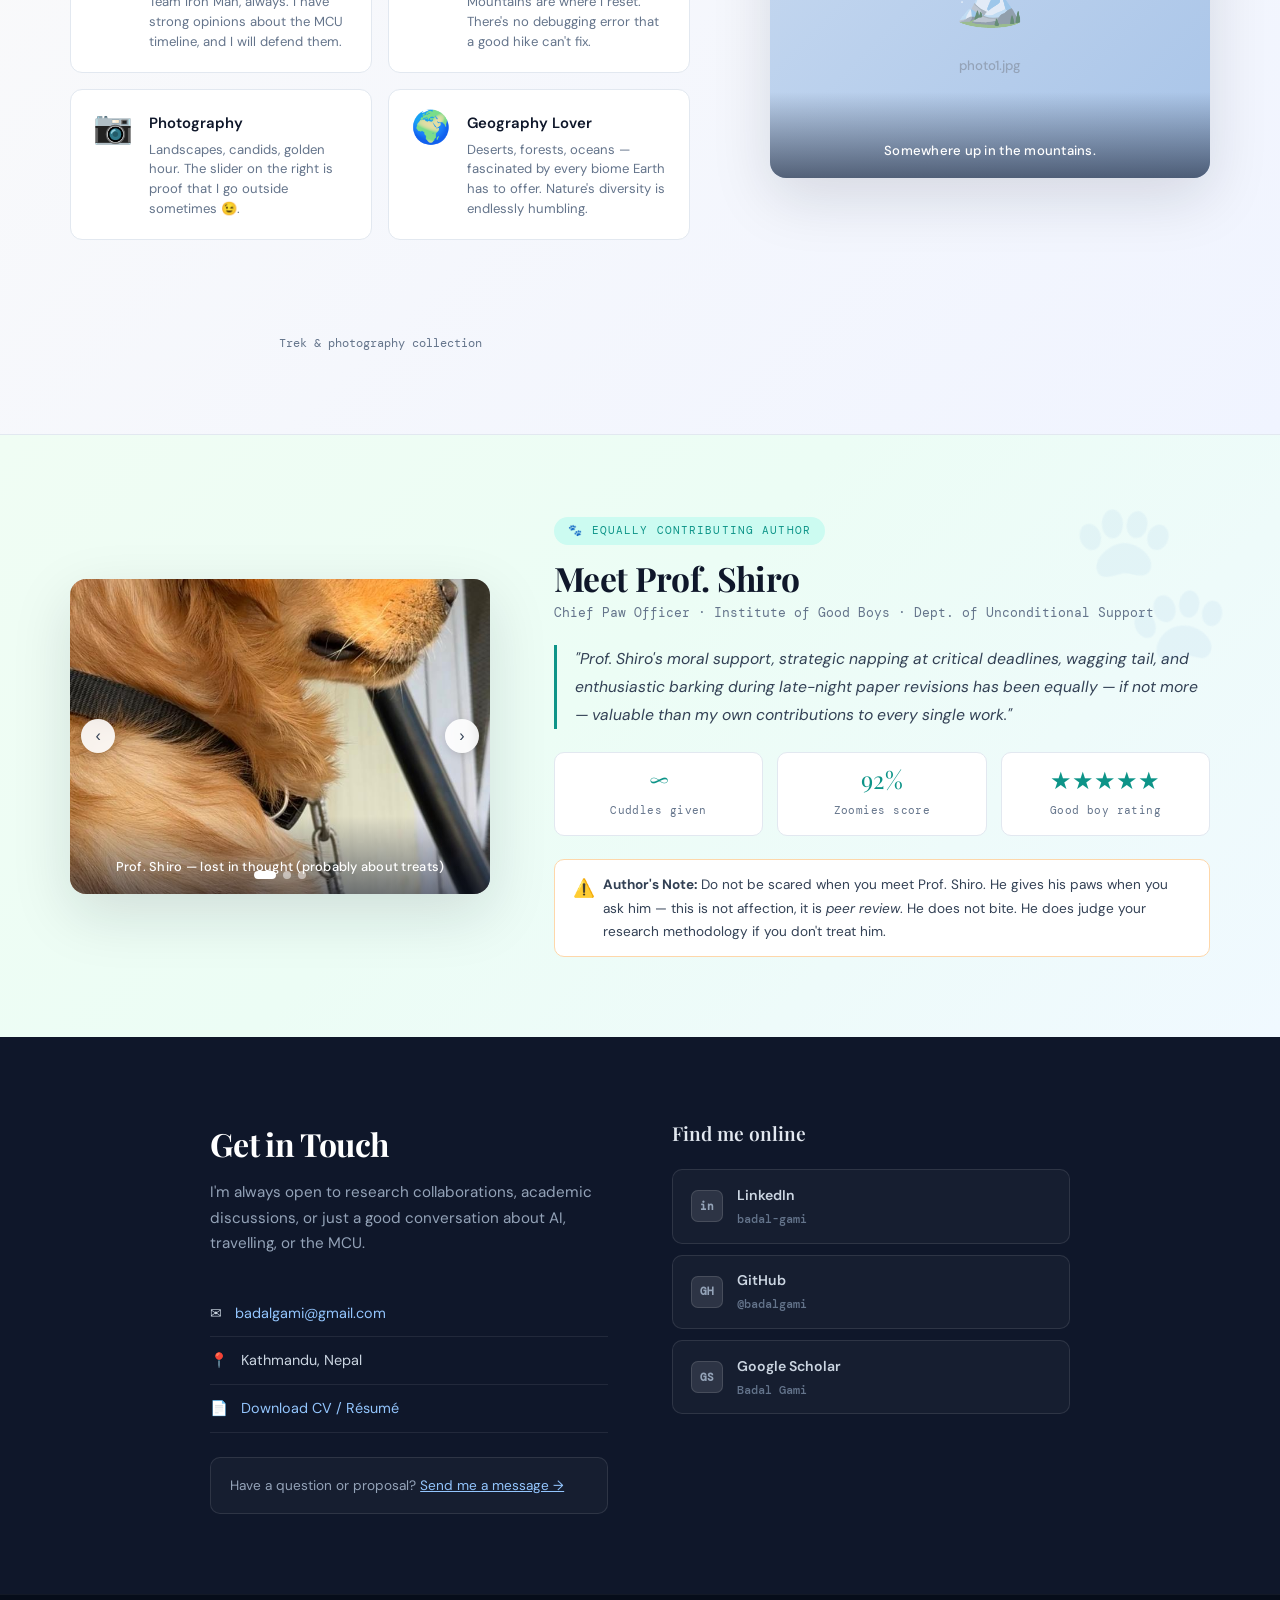
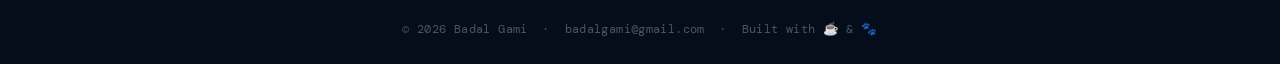
==== commit 32806590: "Update index.html" ====
--- a/index.html
+++ b/index.html
@@ -552,13 +552,13 @@
       <div class="slider-wrap">
         <div class="slides" id="shiroSlides">
           <div class="slide" style="background:linear-gradient(135deg,#d4edda,#a8d5b5);" data-caption="Prof. Shiro — lost in thought (probably about treats)">
-            <div class="slide-placeholder"><span class="paw">🐶</span><span>shiro1.jpg</span></div>
+            <img src="images/shiro1.jpg" alt="Prof. Shiro">
           </div>
           <div class="slide" style="background:linear-gradient(135deg,#dde8f5,#b8cfe8);" data-caption="Prof. Shiro — peer reviewing a paper (chewing it, actually)">
-            <div class="slide-placeholder"><span class="paw">🐾</span><span>shiro2.jpg</span></div>
+            <img src="images/shiro2.jpg" alt="Prof. Shiro">
           </div>
           <div class="slide" style="background:linear-gradient(135deg,#f5e8dd,#e8d0c0);" data-caption="Prof. Shiro — napping through a deadline. As usual.">
-            <div class="slide-placeholder"><span class="paw">😴</span><span>shiro3.jpg</span></div>
+            <img src="images/shiro3.jpg" alt="Prof. Shiro">
           </div>
         </div>
         <button class="slider-btn prev" onclick="shiroSlide(-1)" aria-label="Previous">&#8249;</button>
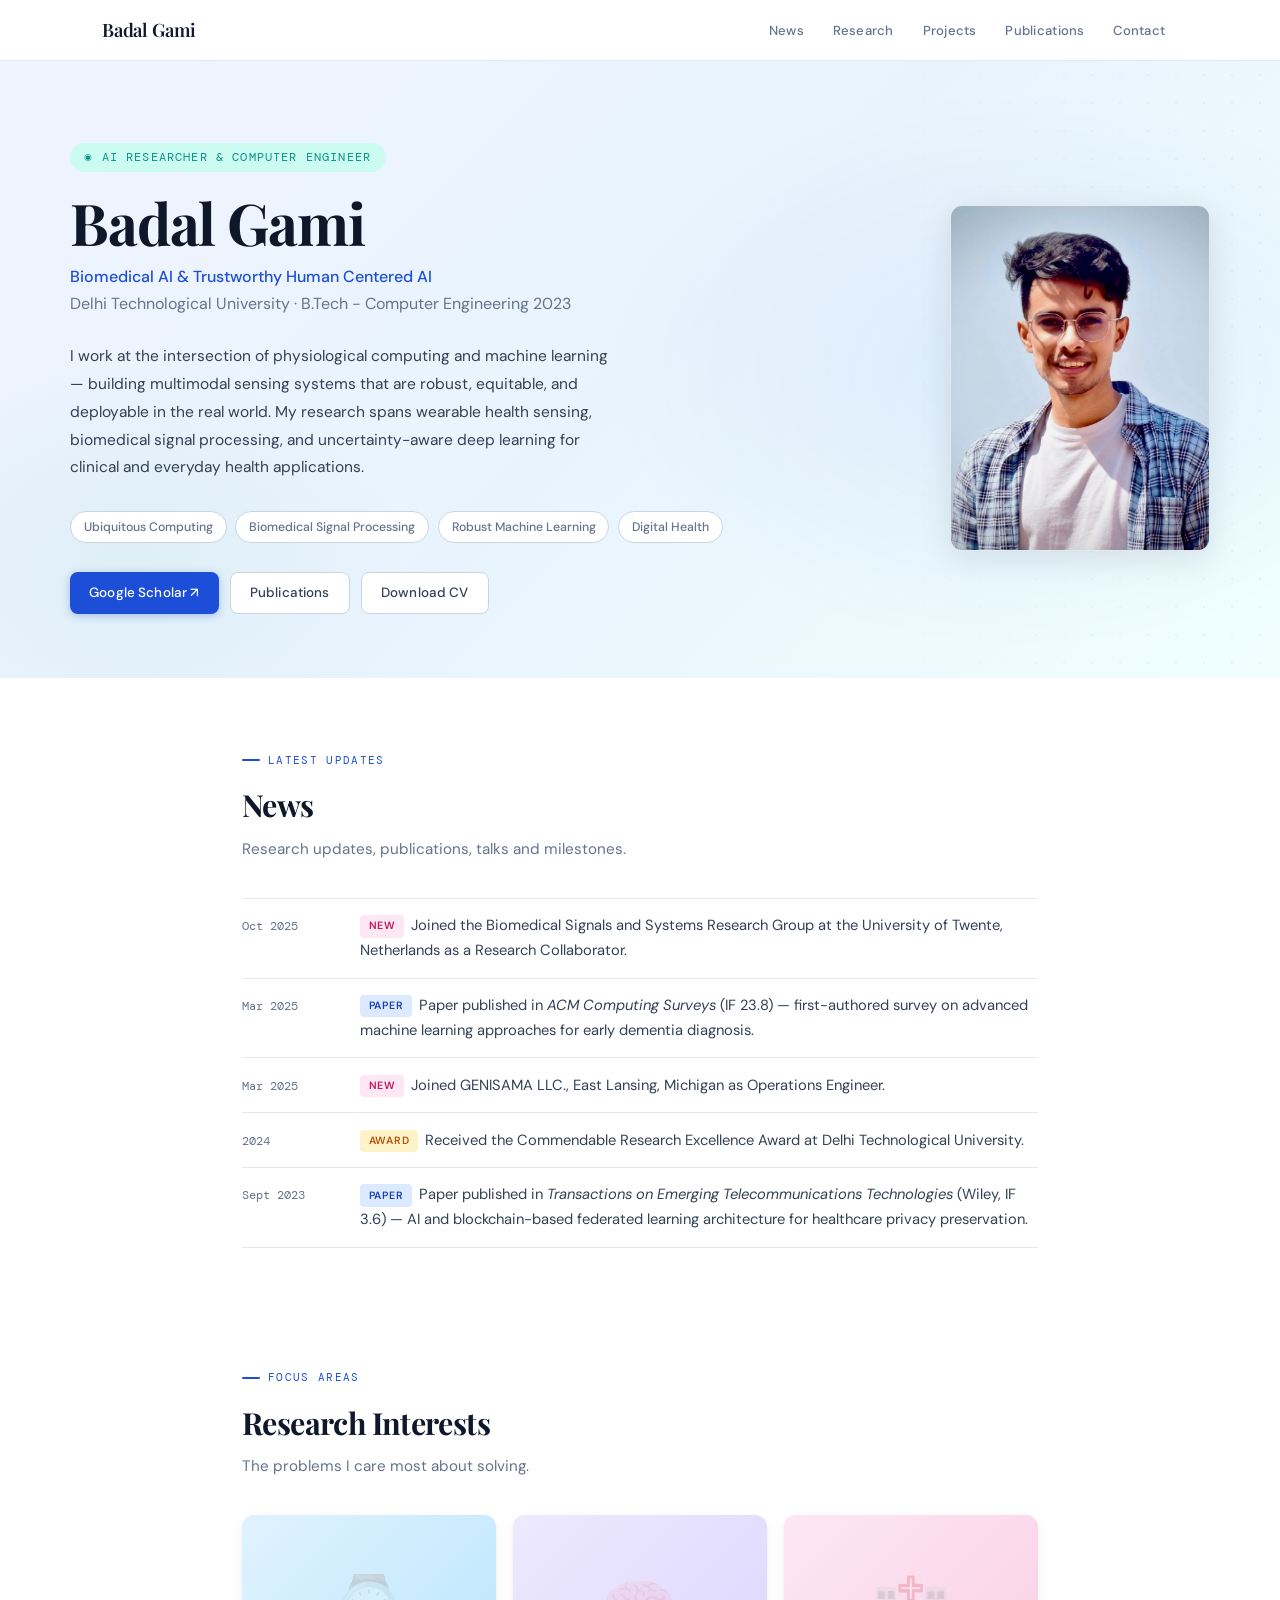
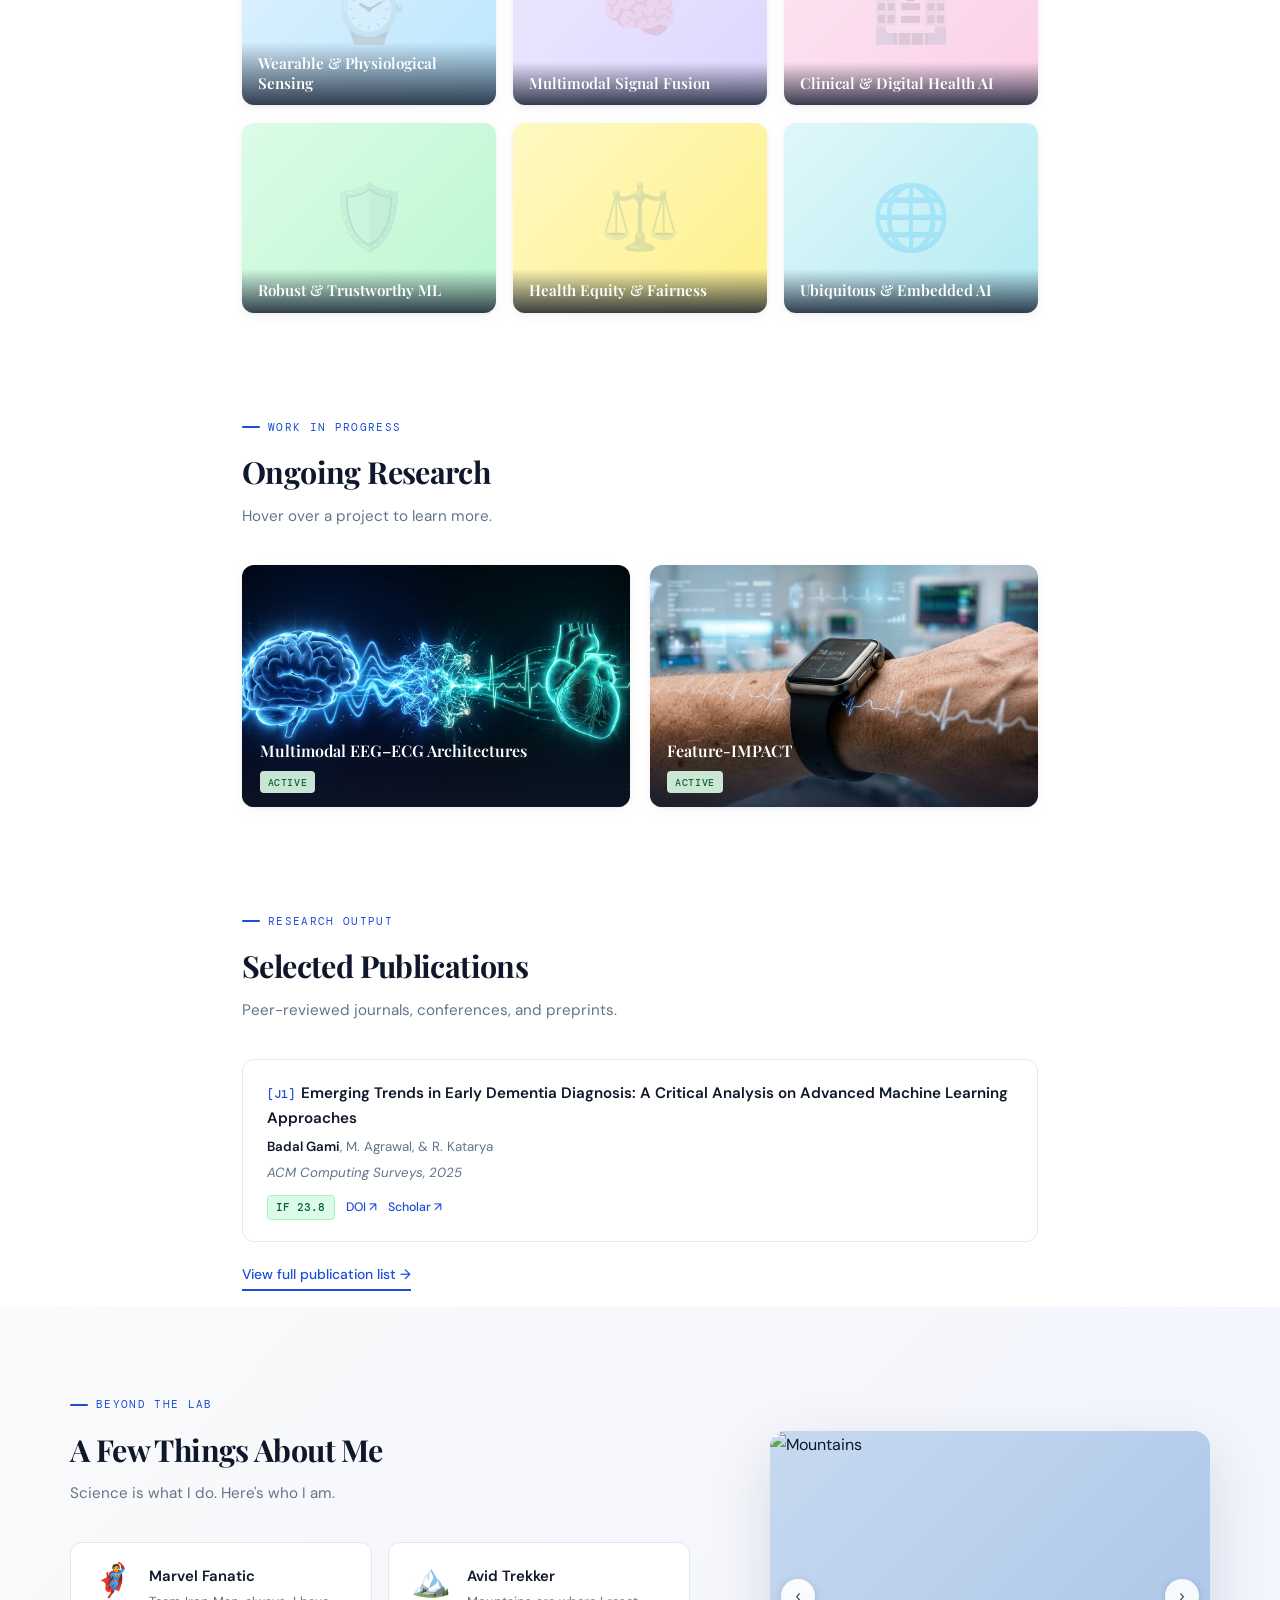
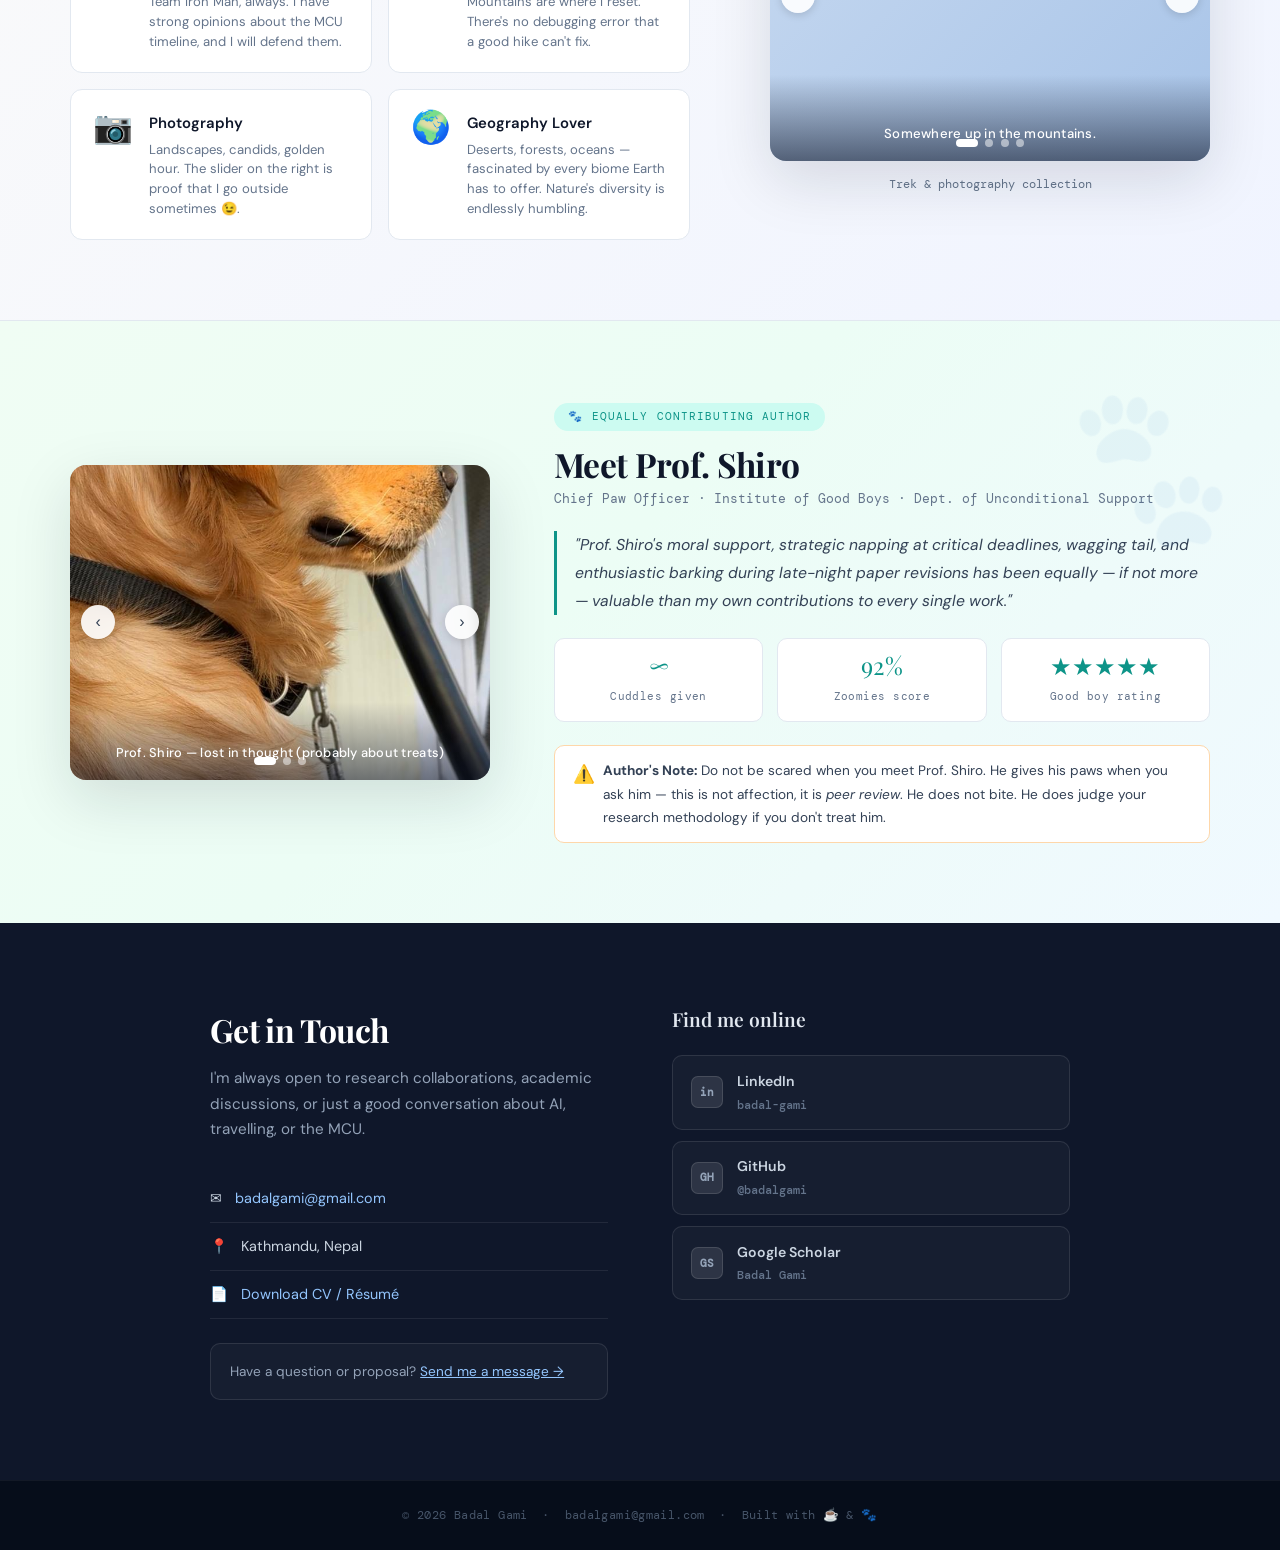
==== commit 163436c7: "Update index.html" ====
--- a/index.html
+++ b/index.html
@@ -520,16 +520,16 @@
       <div class="personal-slider-wrap">
         <div class="personal-slides" id="personalSlides">
           <div class="personal-slide" style="background:linear-gradient(135deg,#c7d9f0,#a8c4e8);" data-caption="Somewhere up in the mountains.">
-            <div class="p-slide-placeholder"><span class="pico">🏔️</span><span>photo1.jpg</span></div>
-          </div>
-          <div class="personal-slide" style="background:linear-gradient(135deg,#f0dcc7,#e8c8a8);" data-caption="Golden hour somewhere.>
-            <div class="p-slide-placeholder"><span class="pico">📷</span><span>photo2.jpg</span></div>
-          </div>
-          <div class="personal-slide" style="background:linear-gradient(135deg,#d0e8d0,#b0d8b0);" data-caption="Trail days are the best days.">
-            <div class="p-slide-placeholder"><span class="pico">🌿</span><span>photo3.jpg</span></div>
-          </div>
-          <div class="personal-slide" style="background:linear-gradient(135deg,#e8d0f0,#d0b8e8);" data-caption=" When the view makes the climb worth it.">
-            <div class="p-slide-placeholder"><span class="pico">✨</span><span>photo4.jpg</span></div>
+            <img src="images/photo1.jpg" alt="Mountains">
+          </div>
+          <div class="personal-slide" style="background:linear-gradient(135deg,#f0dcc7,#e8c8a8);" data-caption="Golden hour somewhere.">
+            <img src="images/photo2.jpg" alt="Golden hour">
+          </div>
+          <div class="personal-slide" style="background:linear-gradient(135deg,#d0e8d0,#b0d8b0);" data-caption="Travel days are the best days.">
+            <img src="images/photo3.jpg" alt="Travel">
+          </div>
+          <div class="personal-slide" style="background:linear-gradient(135deg,#e8d0f0,#d0b8e8);" data-caption=" When the architecture makes the view.">
+            <img src="images/photo4.jpg" alt="View">
           </div>
         </div>
         <button class="p-slider-btn prev" onclick="personalSlide(-1)" aria-label="Previous">&#8249;</button>
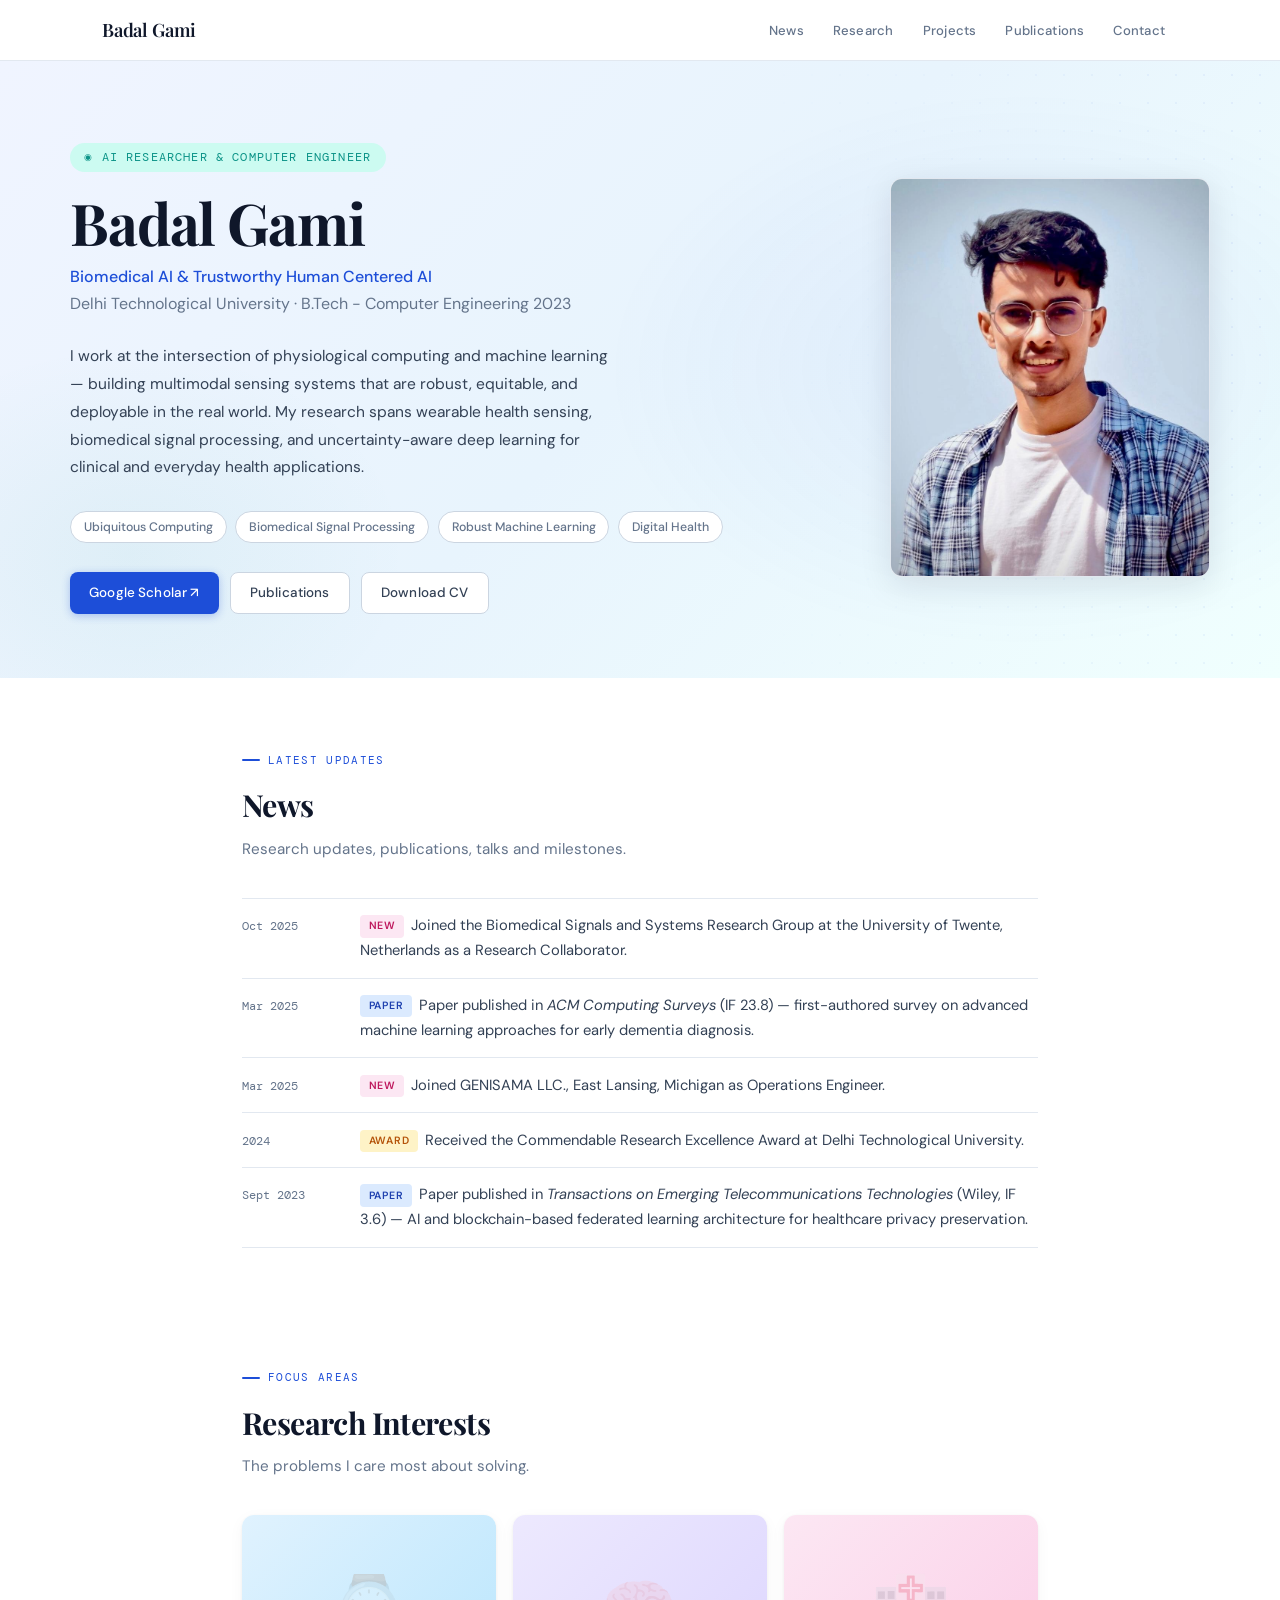
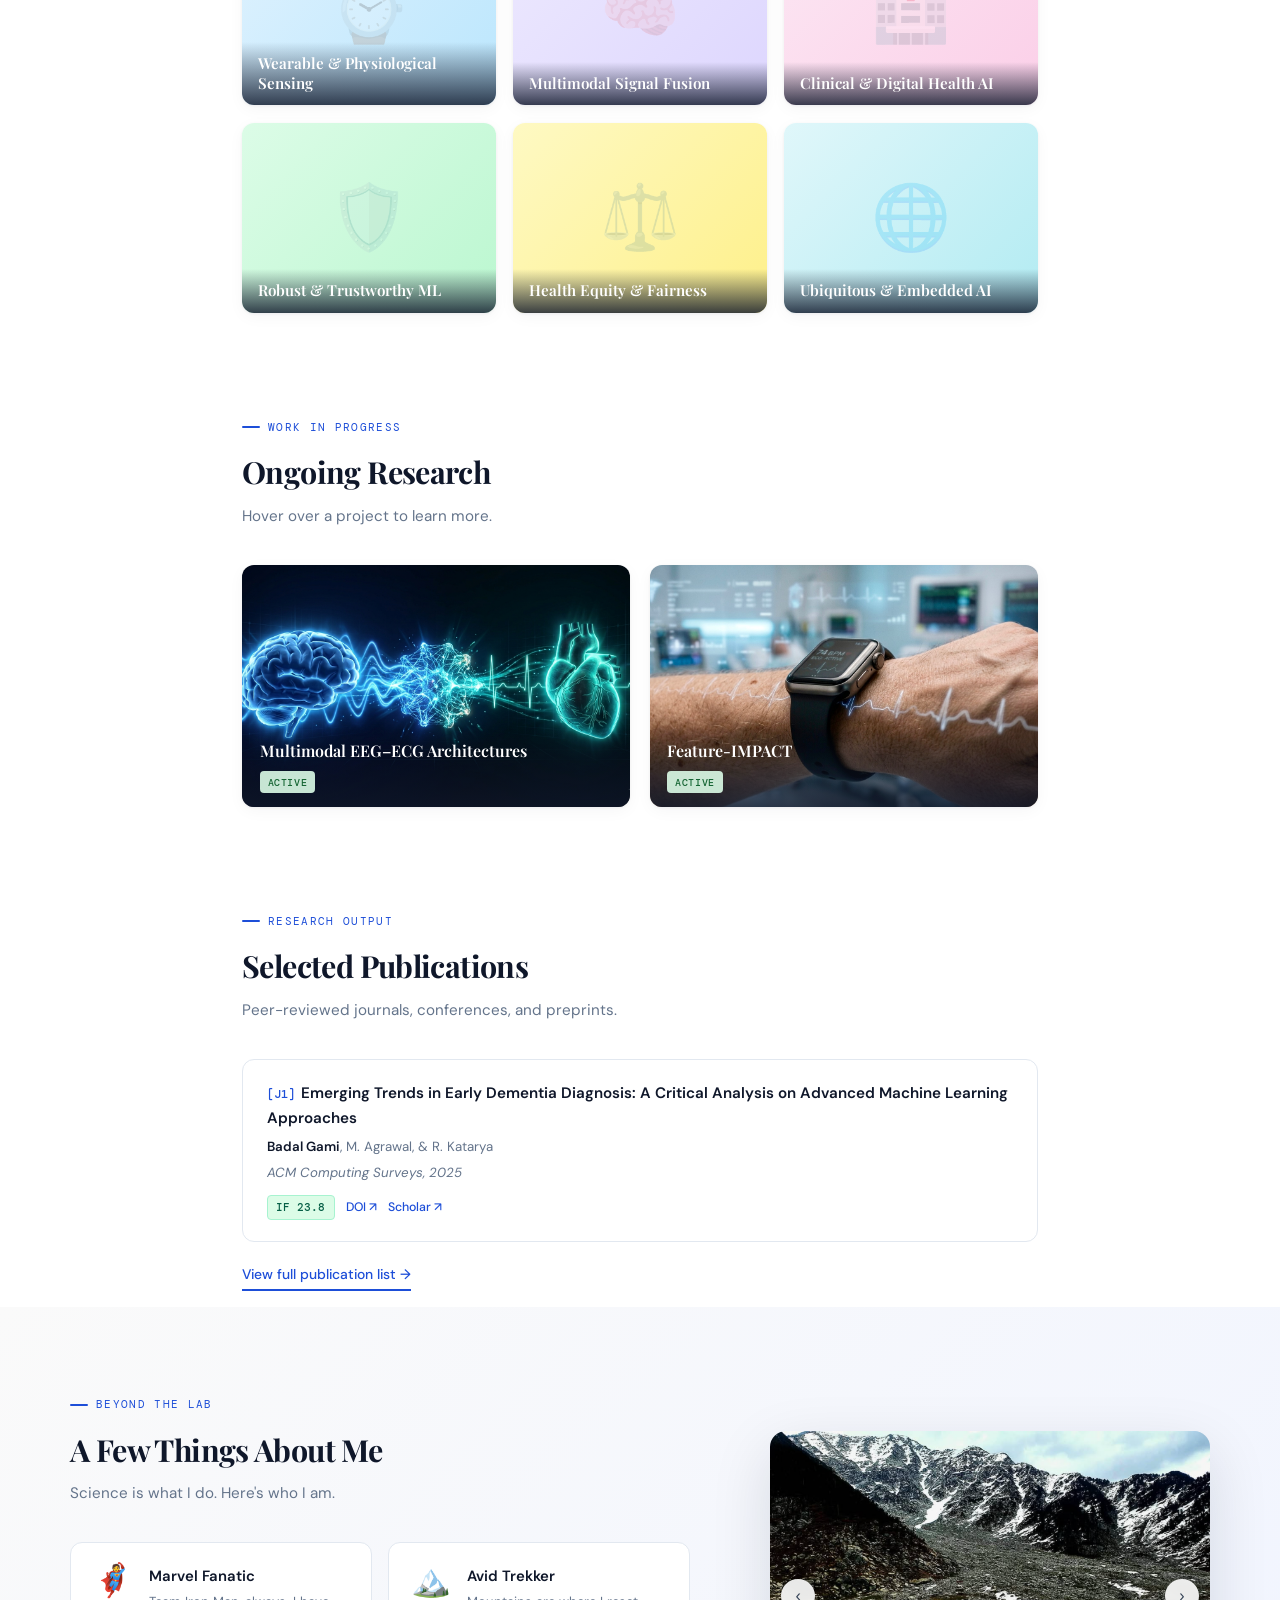
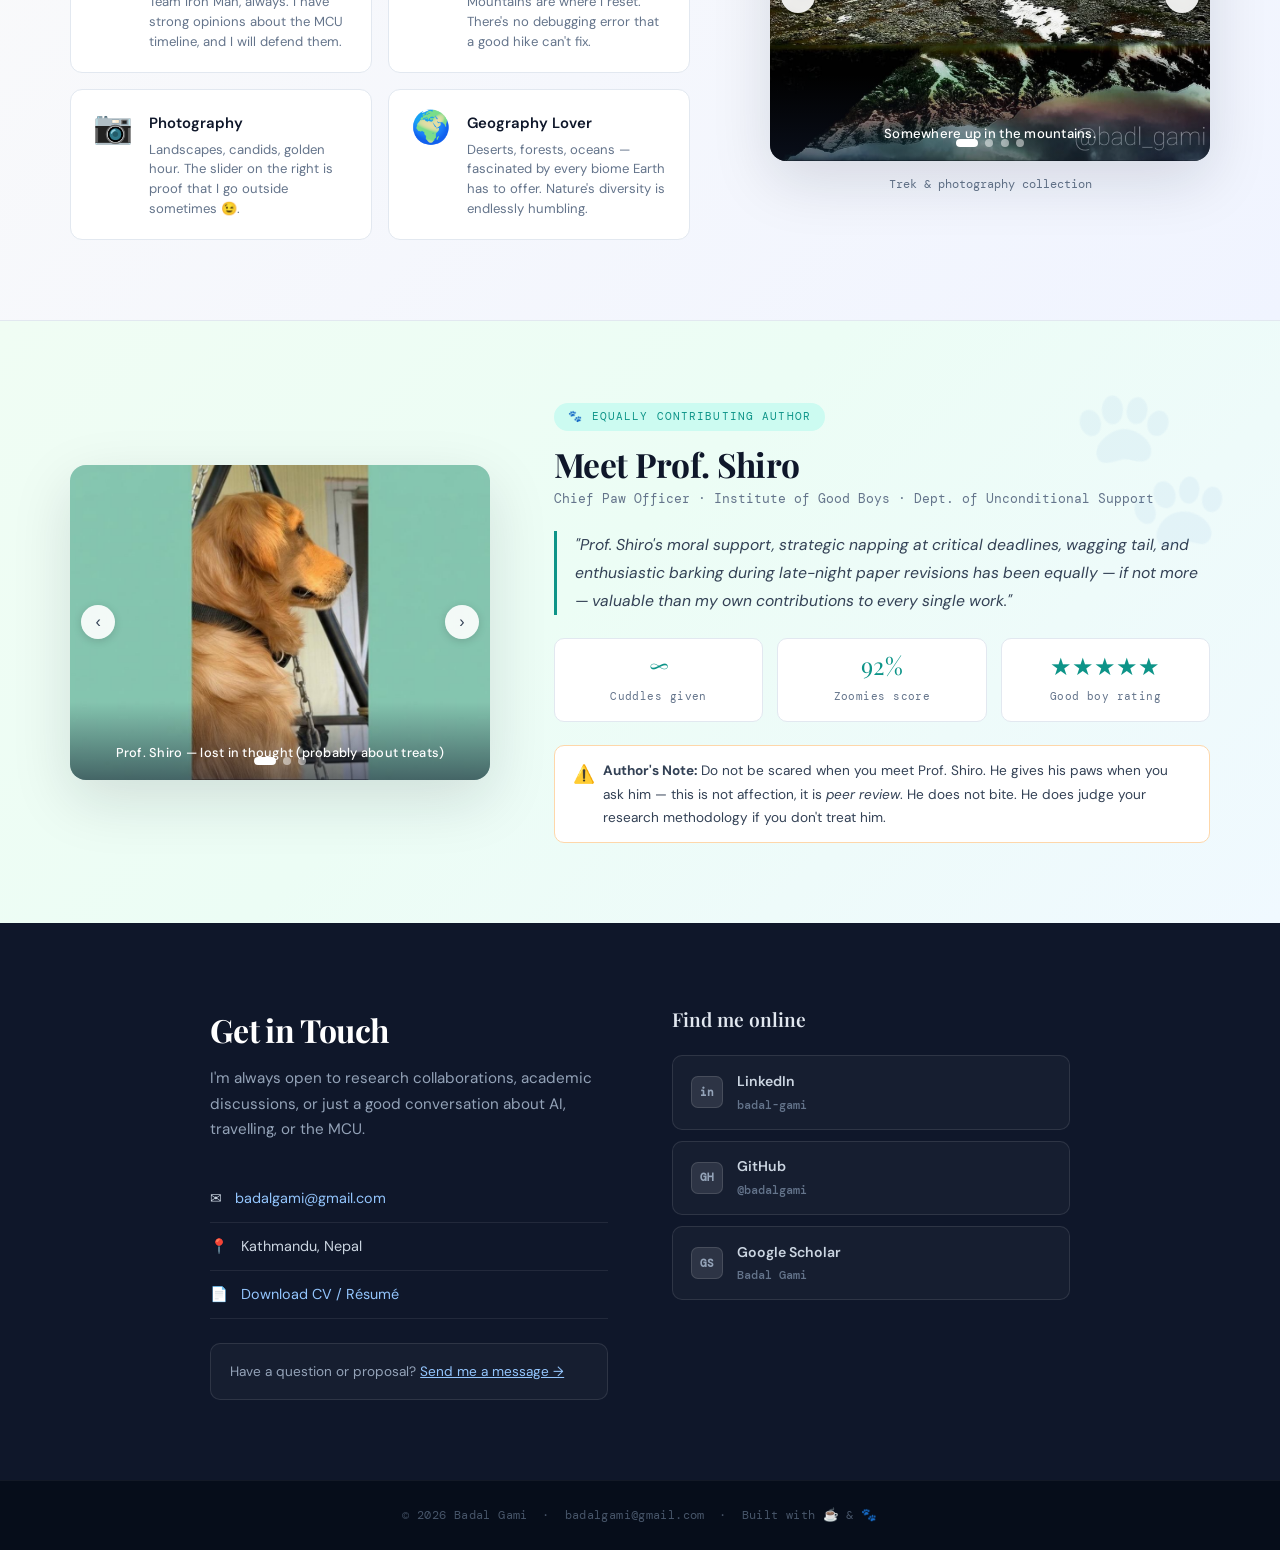
==== commit fd6fcf4d: "Update index.html" ====
--- a/index.html
+++ b/index.html
@@ -33,7 +33,7 @@
     .hero{background:linear-gradient(135deg,#f0f4ff 0%,#e8f4fd 50%,#f0fffe 100%);padding:5rem 2rem 4rem;position:relative;overflow:hidden;}
     .hero::before{content:'';position:absolute;inset:0;background:radial-gradient(ellipse 600px 400px at 80% 50%,rgba(29,78,216,0.07) 0%,transparent 70%),radial-gradient(ellipse 400px 300px at 10% 80%,rgba(13,148,136,0.06) 0%,transparent 70%);pointer-events:none;}
     .hero::after{content:'';position:absolute;right:0;top:0;bottom:0;width:42%;background-image:radial-gradient(circle,rgba(29,78,216,0.13) 1px,transparent 1px);background-size:28px 28px;mask-image:linear-gradient(to left,rgba(0,0,0,0.45),transparent);pointer-events:none;}
-    .hero-inner{max-width:1140px;margin:0 auto;display:grid;grid-template-columns:1fr 260px;gap:4rem;align-items:center;position:relative;z-index:1;}
+    .hero-inner{max-width:1140px;margin:0 auto;display:grid;grid-template-columns:1fr 320px;gap:2rem;align-items:center;position:relative;z-index:1;}
     .hero-eyebrow{display:inline-flex;align-items:center;gap:0.5rem;font-family:'DM Mono',monospace;font-size:0.73rem;letter-spacing:0.1em;text-transform:uppercase;color:var(--teal);background:var(--teal-l);padding:0.28rem 0.9rem;border-radius:999px;margin-bottom:1.2rem;opacity:0;animation:fadeUp 0.6s 0.1s ease forwards;}
     .hero-eyebrow::before{content:'◉';font-size:0.58rem;}
     .hero-name{font-family:'Playfair Display',serif;font-size:clamp(2.4rem,5vw,3.6rem);font-weight:700;line-height:1.1;letter-spacing:-0.02em;color:var(--ink);margin-bottom:0.5rem;opacity:0;animation:fadeUp 0.6s 0.2s ease forwards;}
@@ -49,7 +49,7 @@
     .btn-ghost{background:white;color:var(--ink2);border:1.5px solid var(--border2);}
     .btn-ghost:hover{border-color:var(--accent2);color:var(--accent);background:#f0f4ff;}
     .hero-photo-card{background:white;border-radius:var(--radius);box-shadow:var(--shadow-lg);border:1px solid var(--border);overflow:hidden;opacity:0;animation:fadeLeft 0.7s 0.3s ease forwards;}
-    .hero-photo-wrap{width:100%;aspect-ratio:3/4;overflow:hidden;background:var(--bg3);display:flex;align-items:center;justify-content:center;}
+    .hero-photo-wrap{width:100%;aspect-ratio:4/5;overflow:hidden;background:var(--bg3);display:flex;align-items:center;justify-content:center;}
     .hero-photo{width:100%;height:100%;object-fit:cover;display:block;}
     .hero-photo-placeholder{display:flex;flex-direction:column;align-items:center;gap:0.5rem;color:var(--ink3);font-size:0.78rem;}
     .hero-photo-placeholder .av{font-size:3.5rem;opacity:0.2;}
@@ -554,7 +554,7 @@
           <div class="slide" style="background:linear-gradient(135deg,#d4edda,#a8d5b5);" data-caption="Prof. Shiro — lost in thought (probably about treats)">
             <img src="images/shiro1.jpg" alt="Prof. Shiro">
           </div>
-          <div class="slide" style="background:linear-gradient(135deg,#dde8f5,#b8cfe8);" data-caption="Prof. Shiro — peer reviewing a paper (chewing it, actually)">
+          <div class="slide" style="background:linear-gradient(135deg,#dde8f5,#b8cfe8);" data-caption="Prof. Shiro — getting ready for conference (Is he allowed?).">
             <img src="images/shiro2.jpg" alt="Prof. Shiro">
           </div>
           <div class="slide" style="background:linear-gradient(135deg,#f5e8dd,#e8d0c0);" data-caption="Prof. Shiro — napping through a deadline. As usual.">
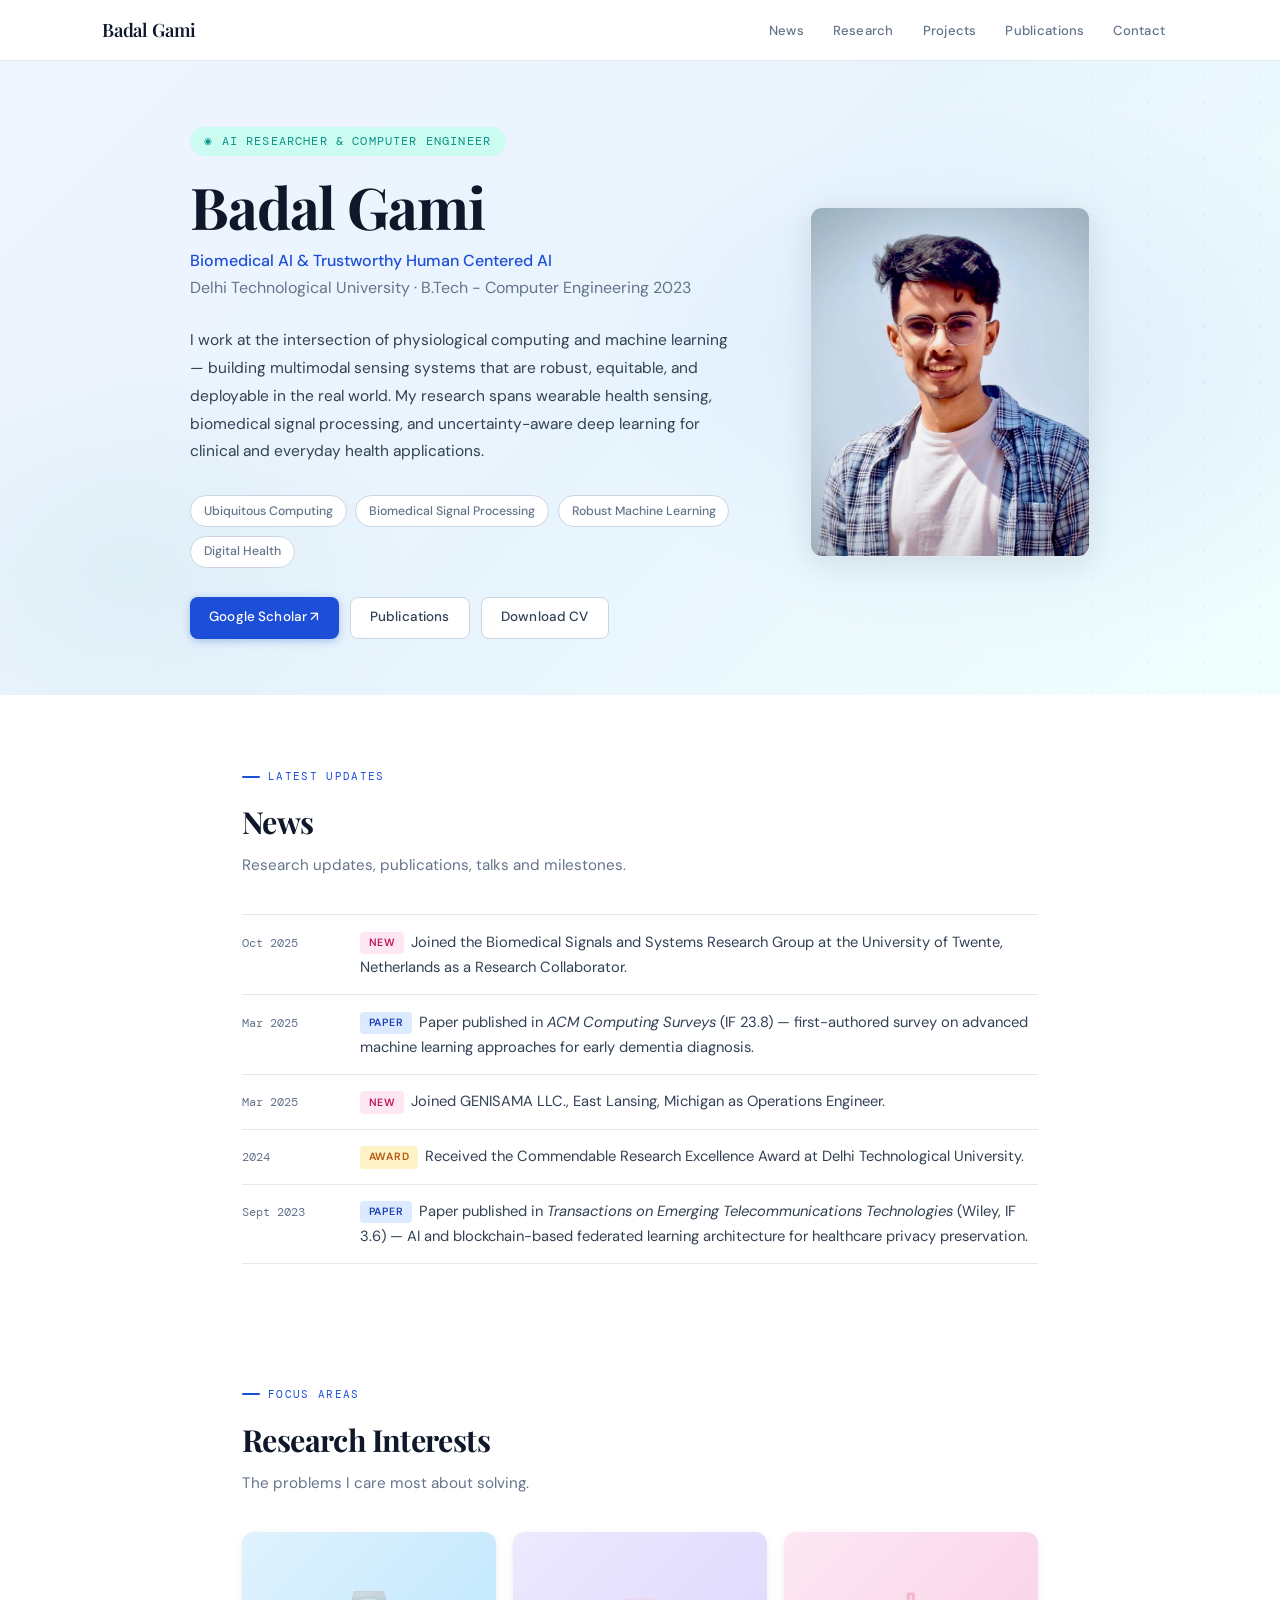
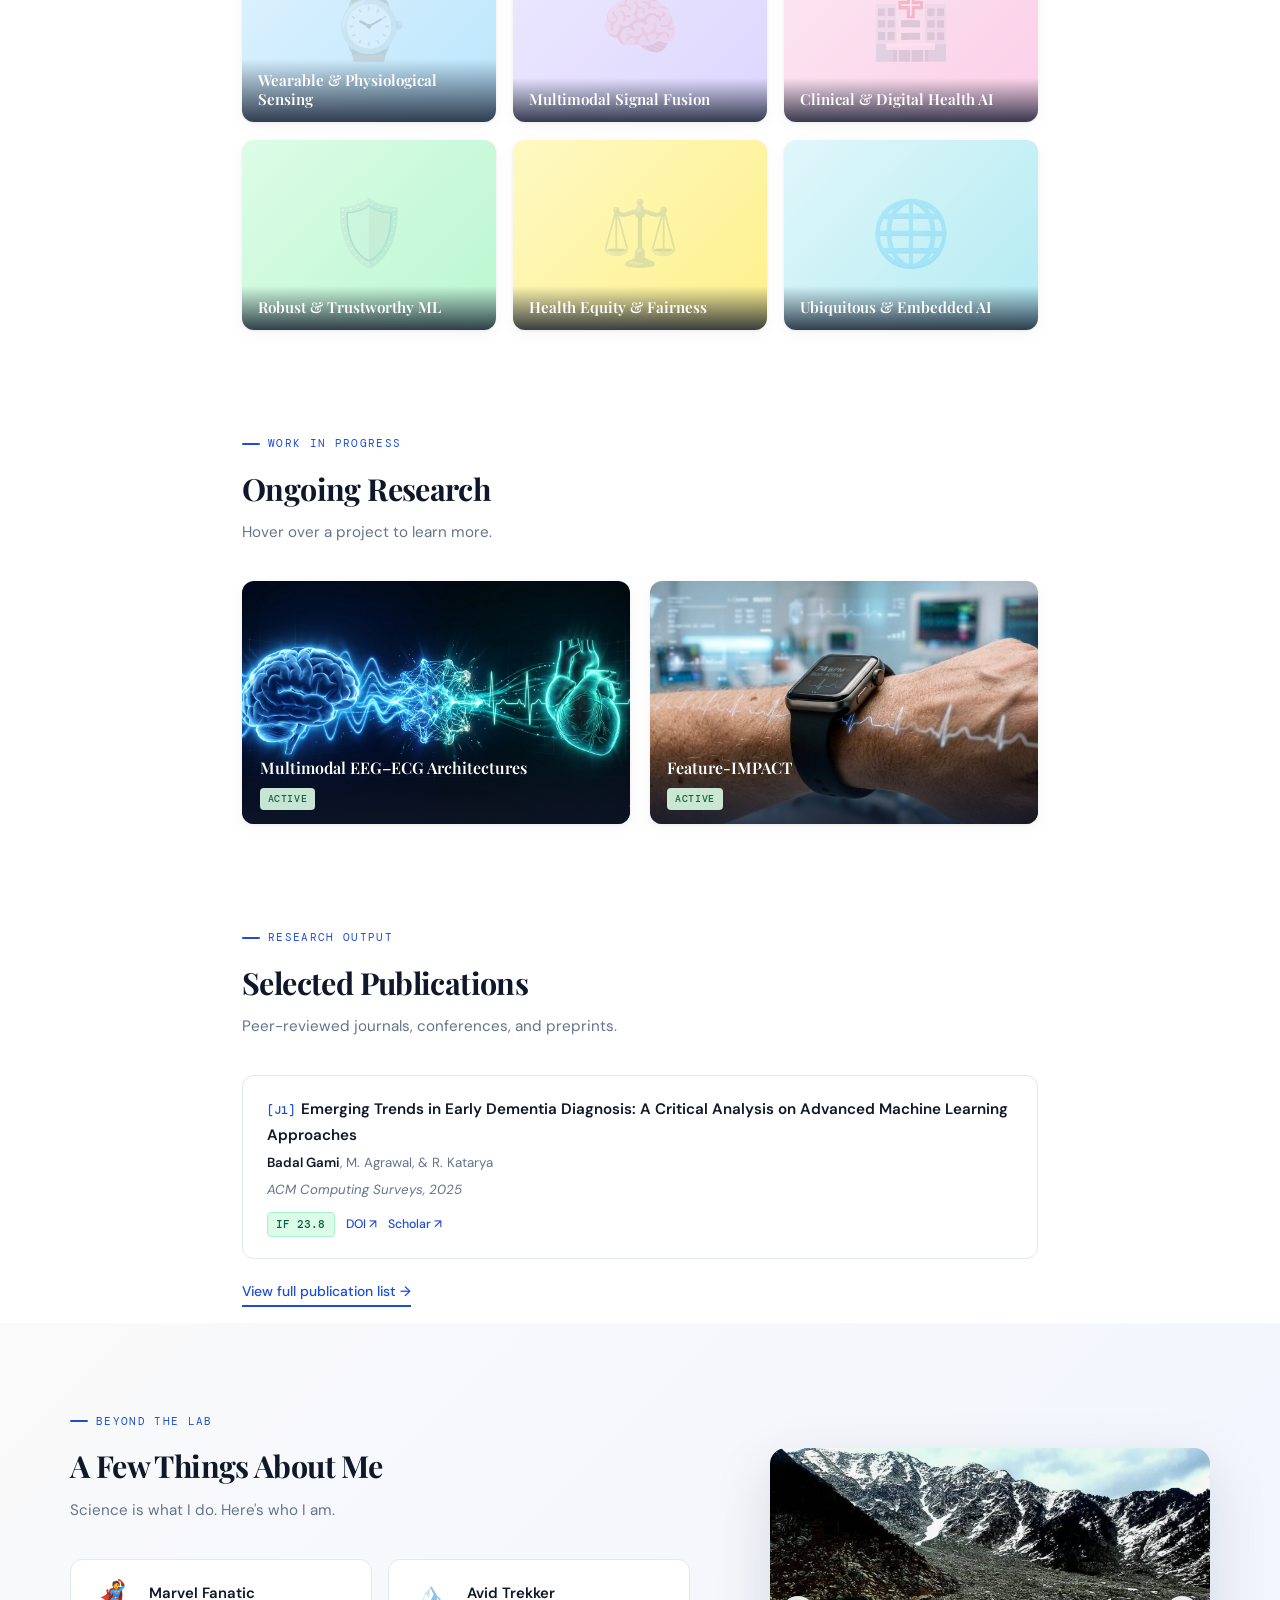
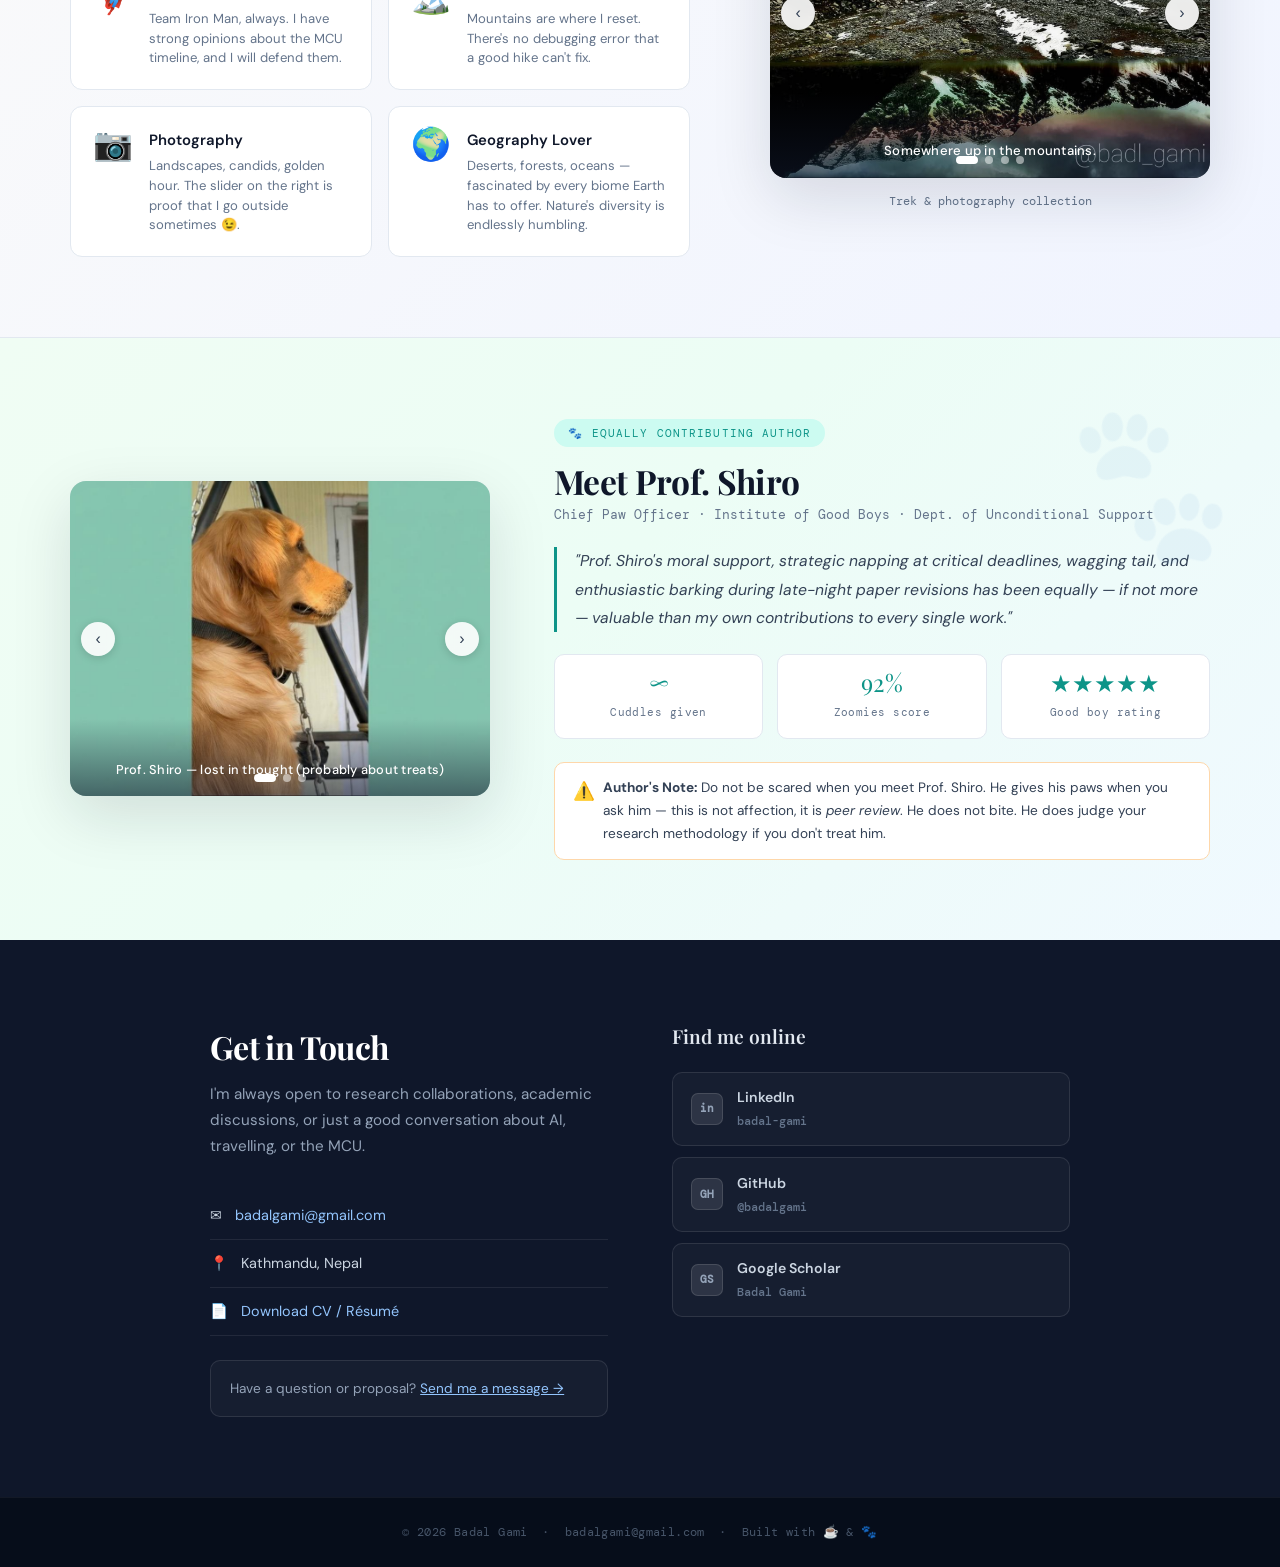
==== commit ab8cf338: "Update index.html" ====
--- a/index.html
+++ b/index.html
@@ -30,10 +30,10 @@
     .nav-links a:hover{color:var(--accent);background:var(--bg3);}
 
     /* ── HERO ── */
-    .hero{background:linear-gradient(135deg,#f0f4ff 0%,#e8f4fd 50%,#f0fffe 100%);padding:5rem 2rem 4rem;position:relative;overflow:hidden;}
+    .hero{background:linear-gradient(135deg,#f0f4ff 0%,#e8f4fd 50%,#f0fffe 100%);padding:4rem 2rem 3.5rem;position:relative;overflow:hidden;}
     .hero::before{content:'';position:absolute;inset:0;background:radial-gradient(ellipse 600px 400px at 80% 50%,rgba(29,78,216,0.07) 0%,transparent 70%),radial-gradient(ellipse 400px 300px at 10% 80%,rgba(13,148,136,0.06) 0%,transparent 70%);pointer-events:none;}
     .hero::after{content:'';position:absolute;right:0;top:0;bottom:0;width:42%;background-image:radial-gradient(circle,rgba(29,78,216,0.13) 1px,transparent 1px);background-size:28px 28px;mask-image:linear-gradient(to left,rgba(0,0,0,0.45),transparent);pointer-events:none;}
-    .hero-inner{max-width:1140px;margin:0 auto;display:grid;grid-template-columns:1fr 320px;gap:2rem;align-items:center;position:relative;z-index:1;}
+    .hero-inner{max-width:900px;margin:0 auto;display:grid;grid-template-columns:1fr 280px;gap:3rem;align-items:center;position:relative;z-index:1;}
     .hero-eyebrow{display:inline-flex;align-items:center;gap:0.5rem;font-family:'DM Mono',monospace;font-size:0.73rem;letter-spacing:0.1em;text-transform:uppercase;color:var(--teal);background:var(--teal-l);padding:0.28rem 0.9rem;border-radius:999px;margin-bottom:1.2rem;opacity:0;animation:fadeUp 0.6s 0.1s ease forwards;}
     .hero-eyebrow::before{content:'◉';font-size:0.58rem;}
     .hero-name{font-family:'Playfair Display',serif;font-size:clamp(2.4rem,5vw,3.6rem);font-weight:700;line-height:1.1;letter-spacing:-0.02em;color:var(--ink);margin-bottom:0.5rem;opacity:0;animation:fadeUp 0.6s 0.2s ease forwards;}
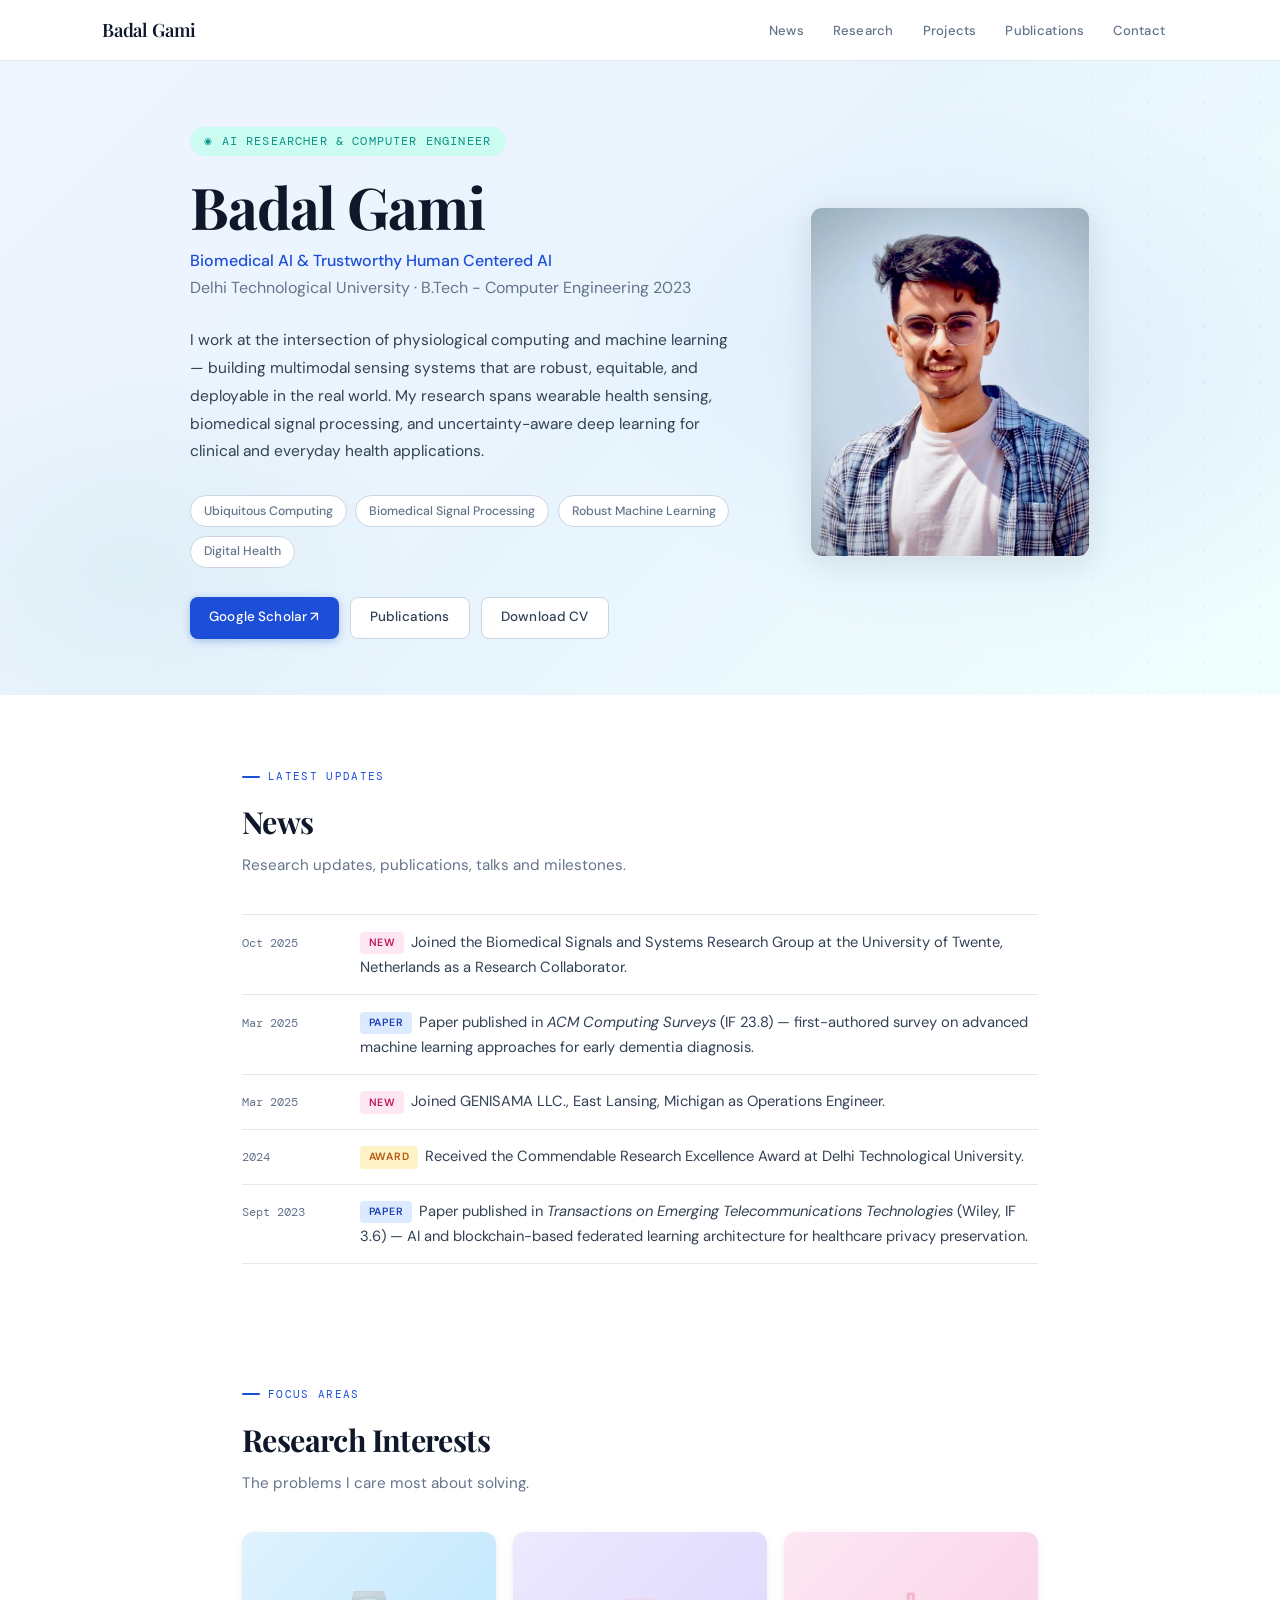
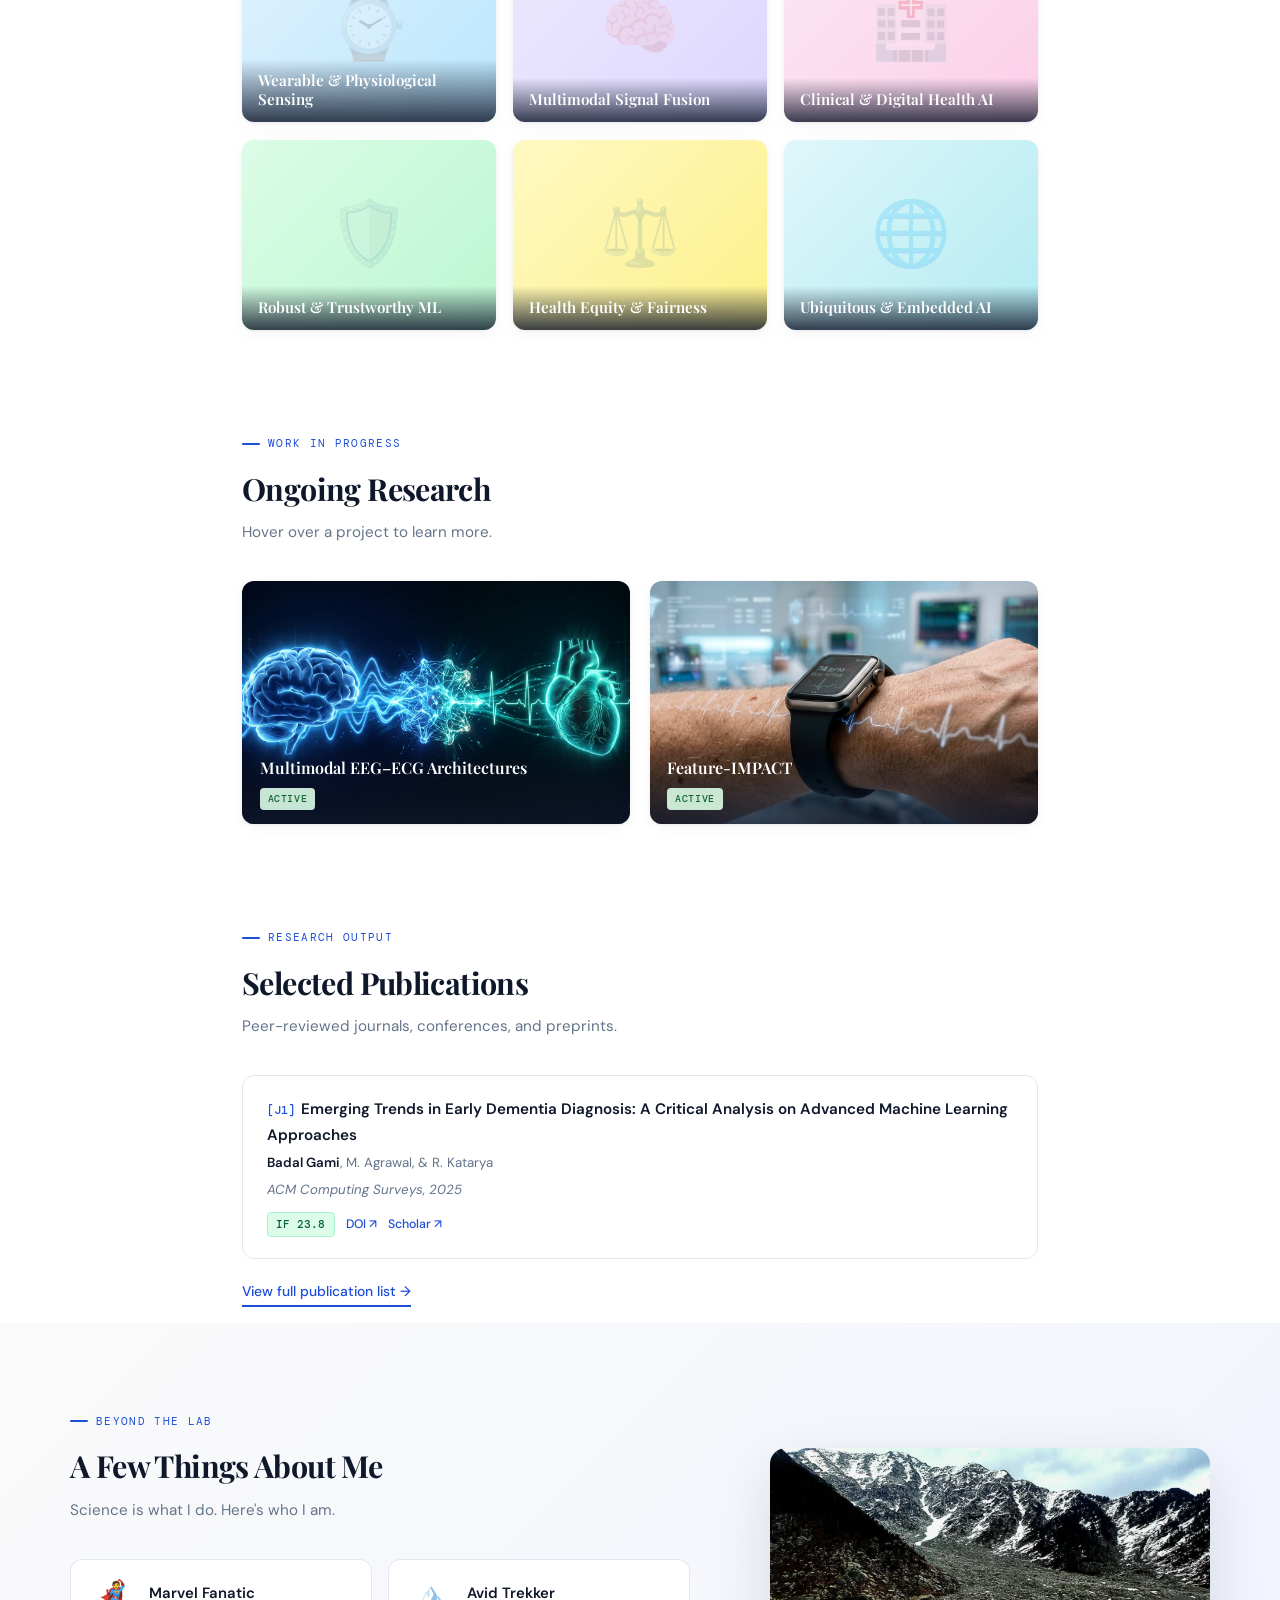
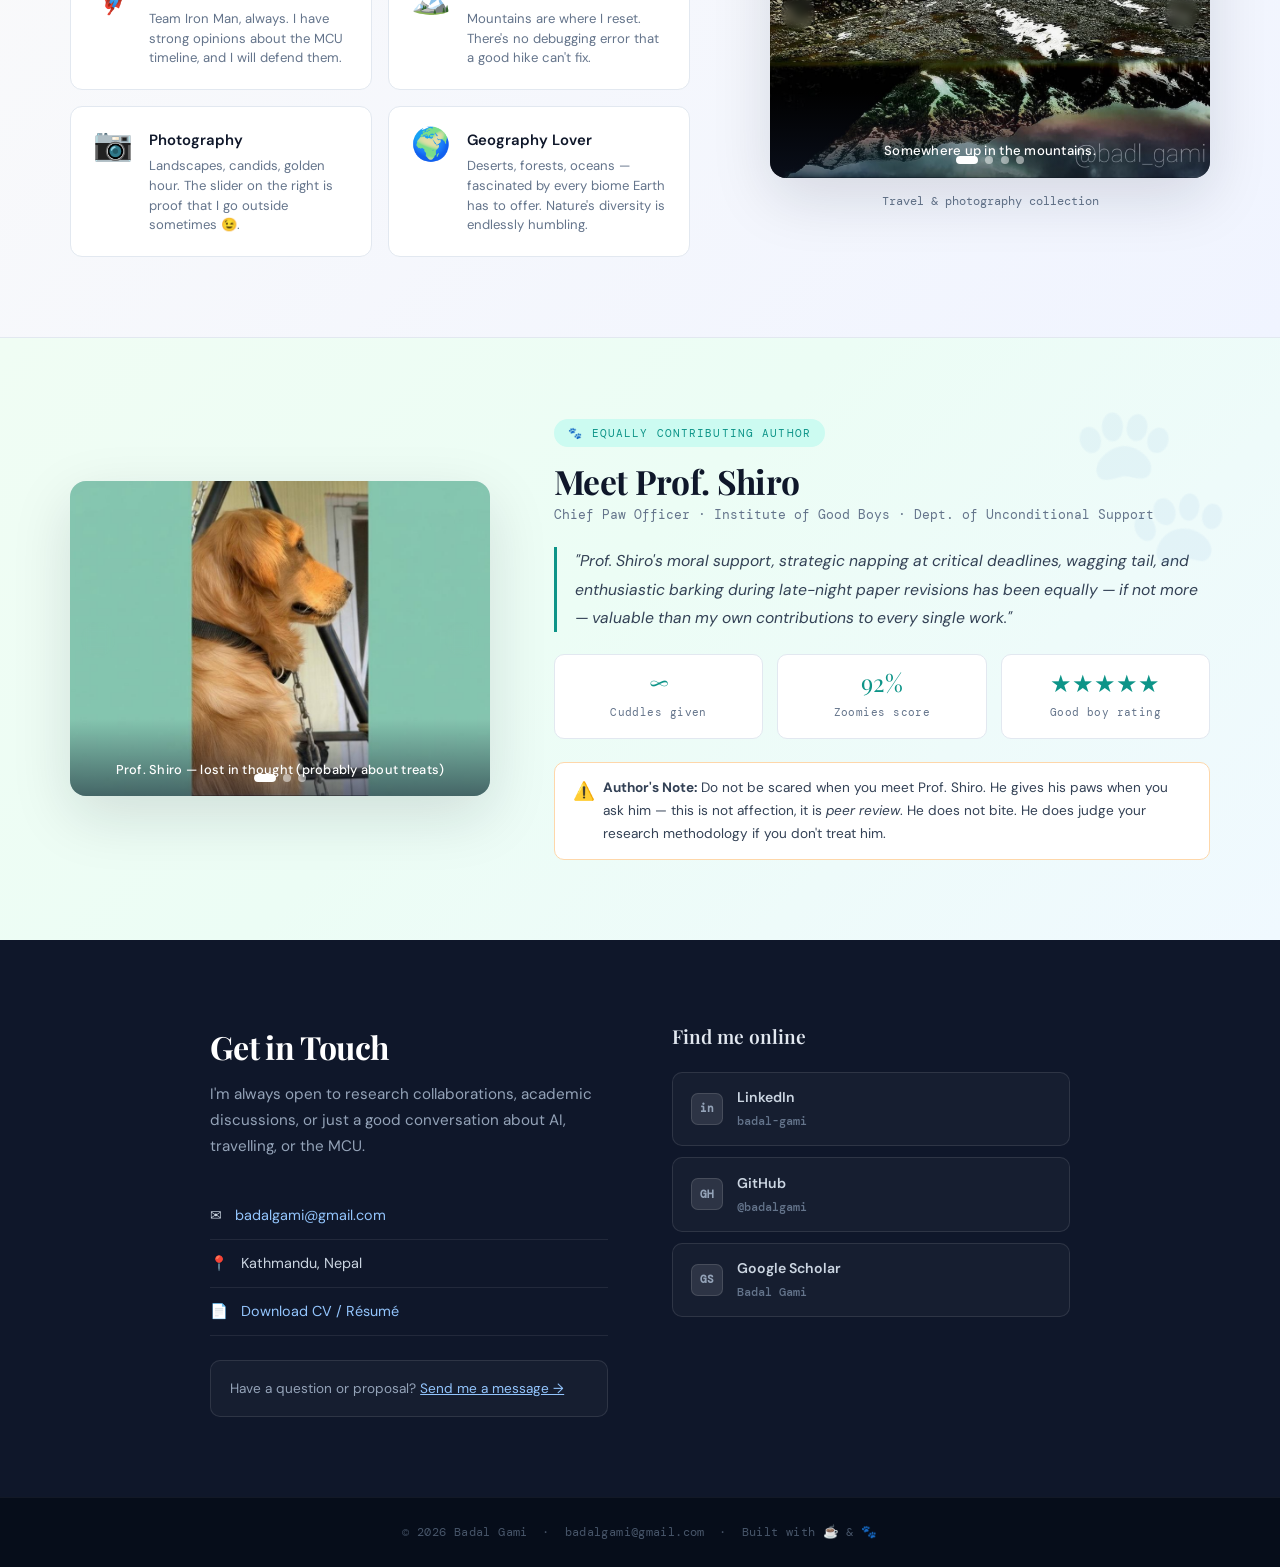
==== commit 66ea3a0f: "Update index.html" ====
--- a/index.html
+++ b/index.html
@@ -541,7 +541,7 @@
           <button class="p-dot" onclick="personalGoTo(3)"></button>
         </div>
       </div>
-      <p style="text-align:center;font-size:0.78rem;color:var(--ink3);margin-top:0.8rem;font-family:'DM Mono',monospace;">Trek &amp; photography collection</p>
+      <p style="text-align:center;font-size:0.78rem;color:var(--ink3);margin-top:0.8rem;font-family:'DM Mono',monospace;">Travel &amp; photography collection</p>
     </div>
   </div>
 </section>
@@ -603,7 +603,7 @@
       <p>I'm always open to research collaborations, academic discussions, or just a good conversation about AI, travelling, or the MCU.</p>
       <div class="contact-item"><span>&#9993;</span><a href="mailto:badalgami@gmail.com">badalgami@gmail.com</a></div>
       <div class="contact-item"><span>&#128205;</span><span>Kathmandu, Nepal</span></div>
-      <div class="contact-item"><span>&#128196;</span><a href="https://drive.google.com/file/d/1oI-Fkd6f-qbOLGEQxFqPk5s8AjFbBOvp/view?usp=sharing" target="_blank">Download CV / Résumé</a></div>
+      <div class="contact-item"><span>&#128196;</span><a href="https://drive.google.com/file/d/1qesXjllSnqQTN8uj9-3IKPe68mB90Wyq/view?usp=sharing" target="_blank">Download CV / Résumé</a></div>
       <div class="contact-form-note">
         Have a question or proposal?
         <a href="https://docs.google.com/forms/d/e/1FAIpQLSfEkDg8YwHVi7hvwYWXM0W7TSoS10Ng62Zopmxc4i7UVznHWw/viewform" target="_blank">Send me a message &#8594;</a>
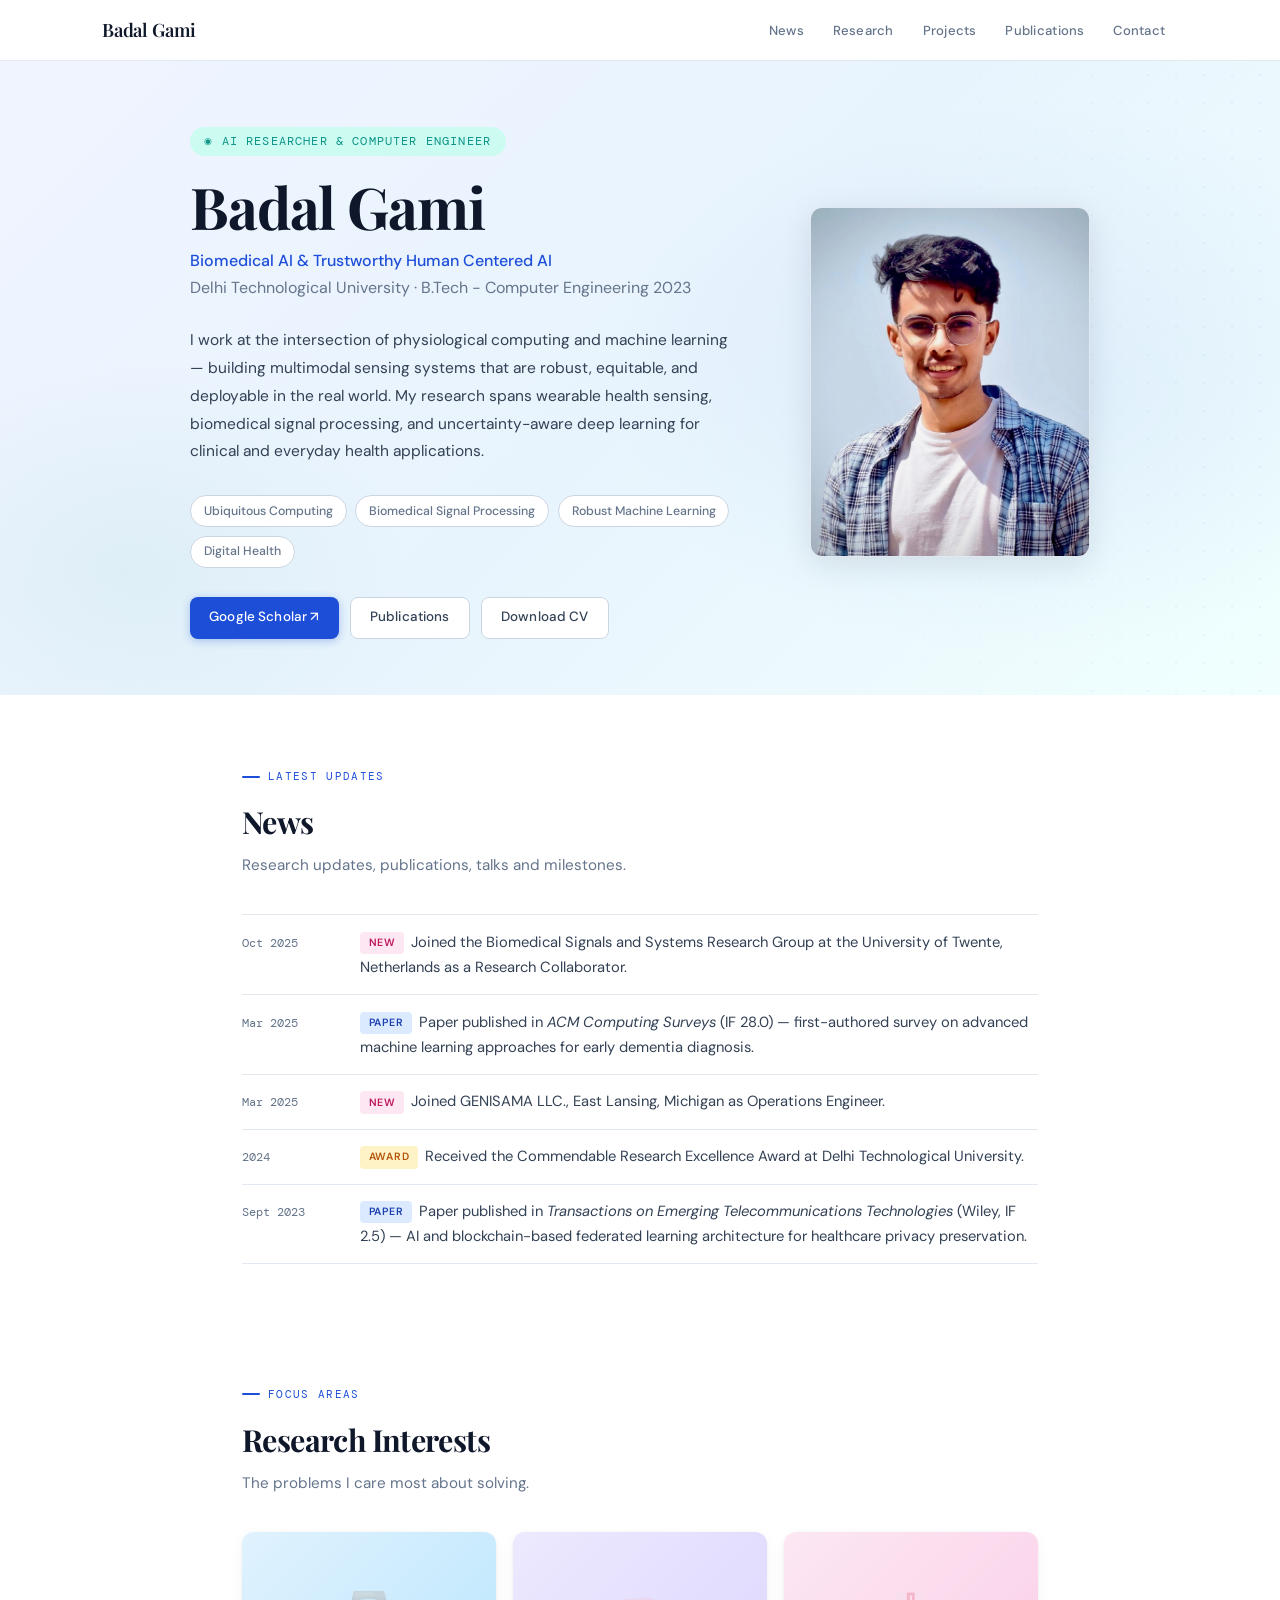
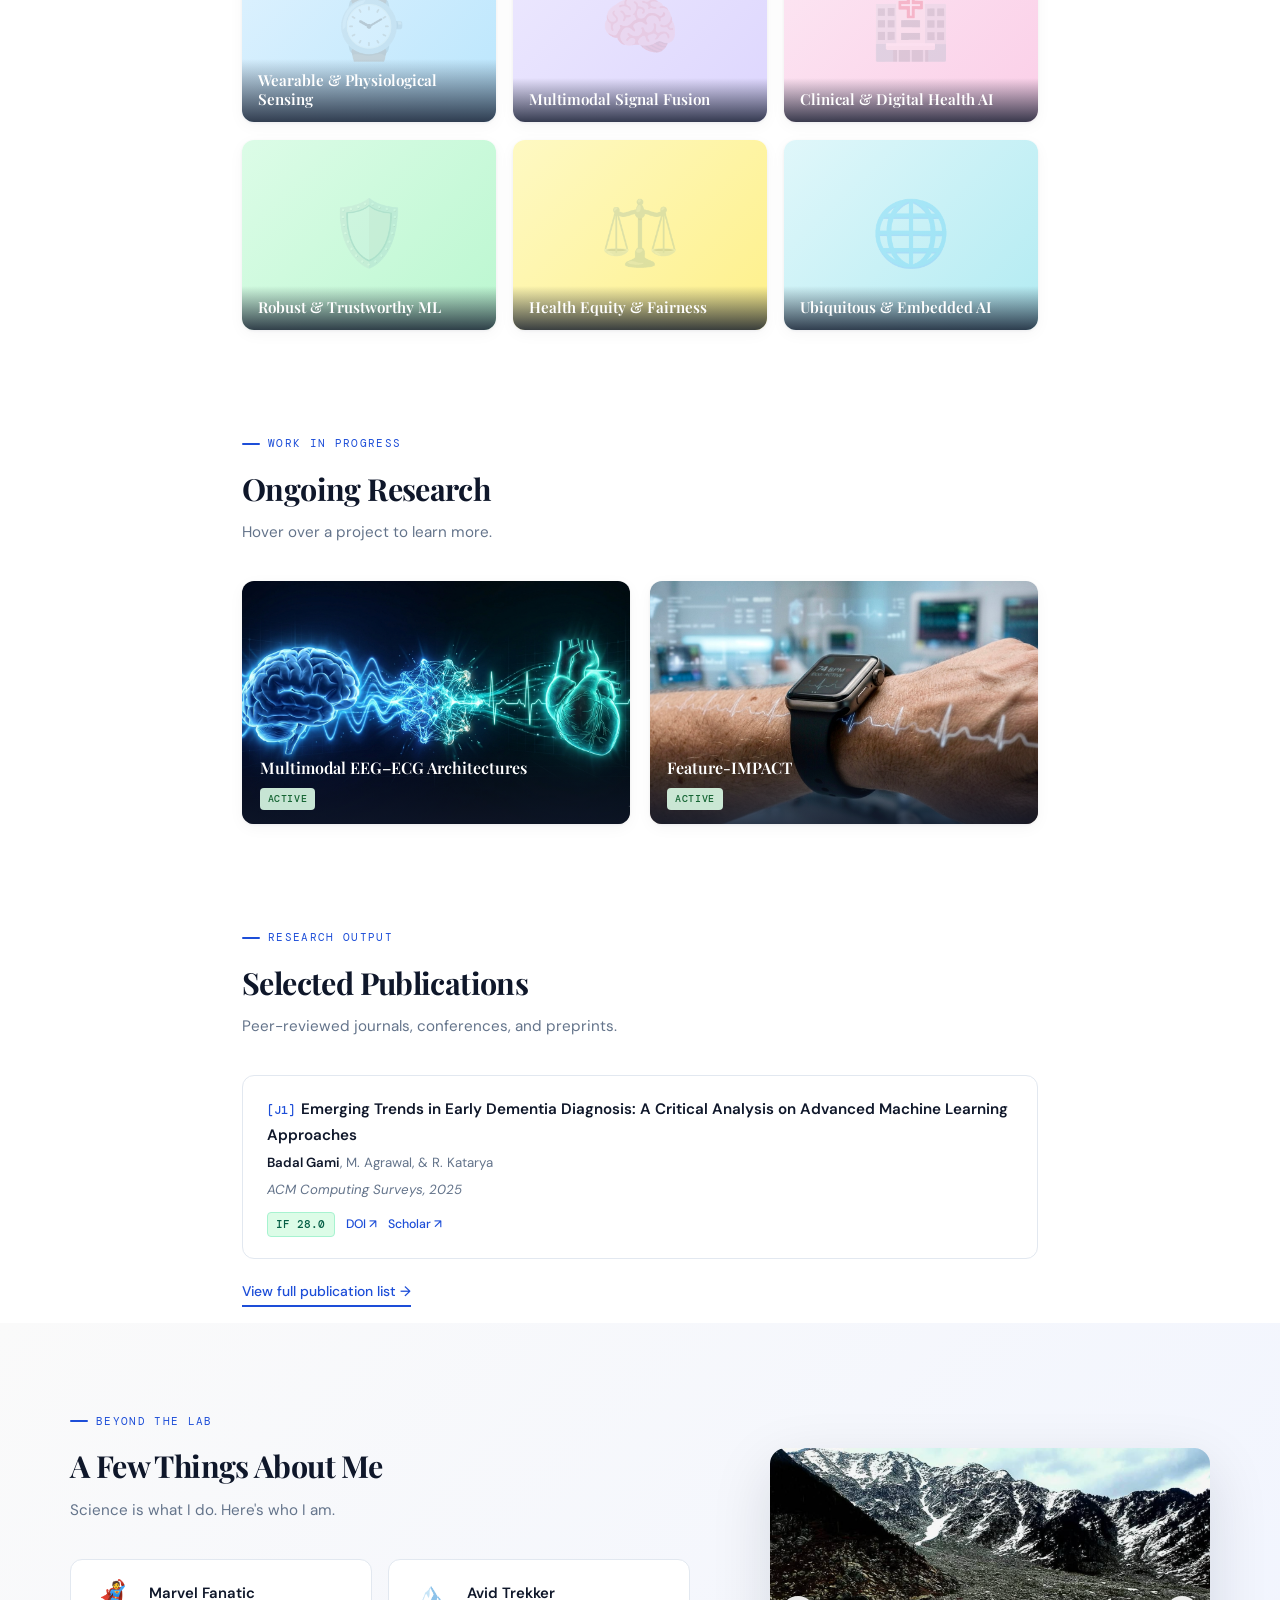
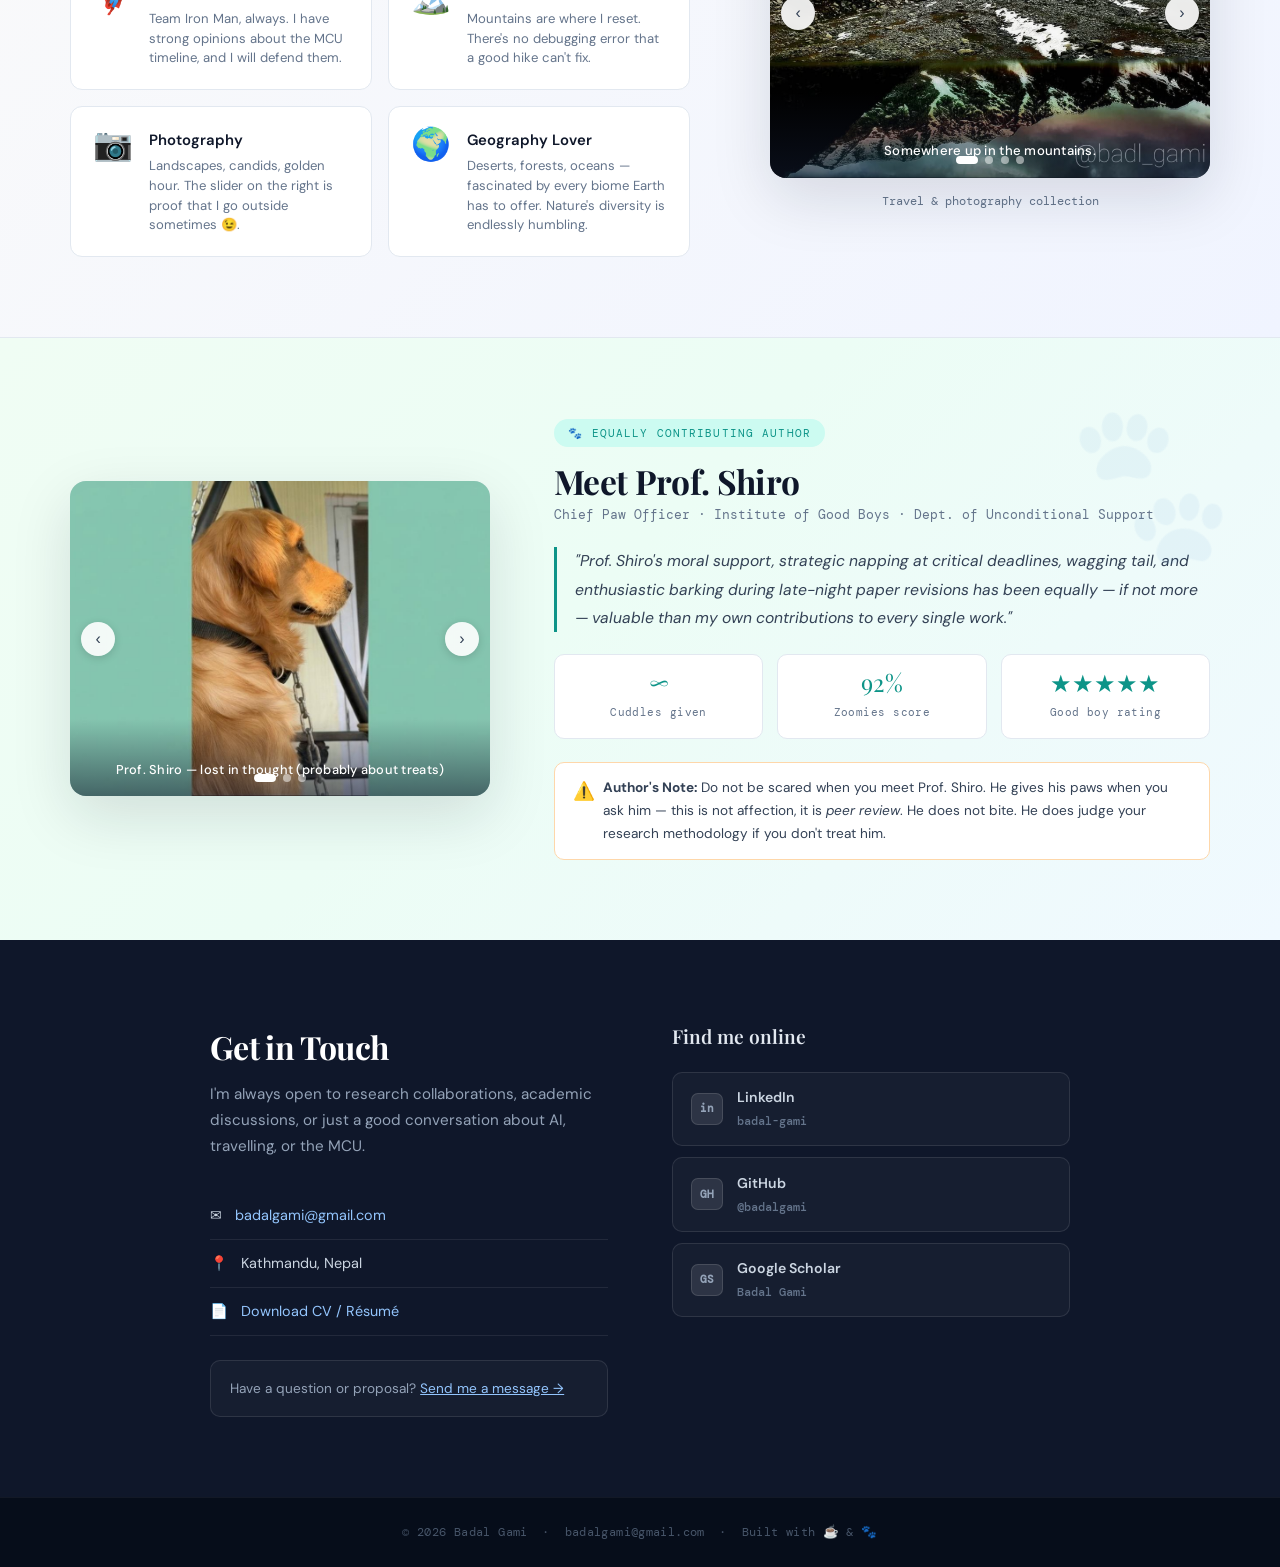
==== commit 033ba8d0: "Update index.html" ====
--- a/index.html
+++ b/index.html
@@ -313,7 +313,7 @@
       </div>
       <div class="news-item">
         <span class="news-date">Mar 2025</span>
-        <span class="news-body"><span class="badge badge-paper">Paper</span>Paper published in <em>ACM Computing Surveys</em> (IF 23.8) — first-authored survey on advanced machine learning approaches for early dementia diagnosis.</span>
+        <span class="news-body"><span class="badge badge-paper">Paper</span>Paper published in <em>ACM Computing Surveys</em> (IF 28.0) — first-authored survey on advanced machine learning approaches for early dementia diagnosis.</span>
       </div>
       <div class="news-item">
         <span class="news-date">Mar 2025</span>
@@ -325,7 +325,7 @@
       </div>
       <div class="news-item">
         <span class="news-date">Sept 2023</span>
-        <span class="news-body"><span class="badge badge-paper">Paper</span>Paper published in <em>Transactions on Emerging Telecommunications Technologies</em> (Wiley, IF 3.6) — AI and blockchain-based federated learning architecture for healthcare privacy preservation.</span>
+        <span class="news-body"><span class="badge badge-paper">Paper</span>Paper published in <em>Transactions on Emerging Telecommunications Technologies</em> (Wiley, IF 2.5) — AI and blockchain-based federated learning architecture for healthcare privacy preservation.</span>
       </div>
     </div>
   </section>
@@ -469,7 +469,7 @@
       <div class="pub-authors"><strong>Badal Gami</strong>, M. Agrawal, &amp; R. Katarya</div>
       <div class="pub-venue">ACM Computing Surveys, 2025</div>
       <div class="pub-meta-row">
-        <span class="if-badge">IF 23.8</span>
+        <span class="if-badge">IF 28.0</span>
         <a href="https://doi.org/10.1145/3764578" class="pub-link" target="_blank">DOI ↗</a>
         <a href="https://scholar.google.com/citations?user=Z1w0e6YAAAAJ&hl=en" class="pub-link" target="_blank">Scholar ↗</a>
       </div>
